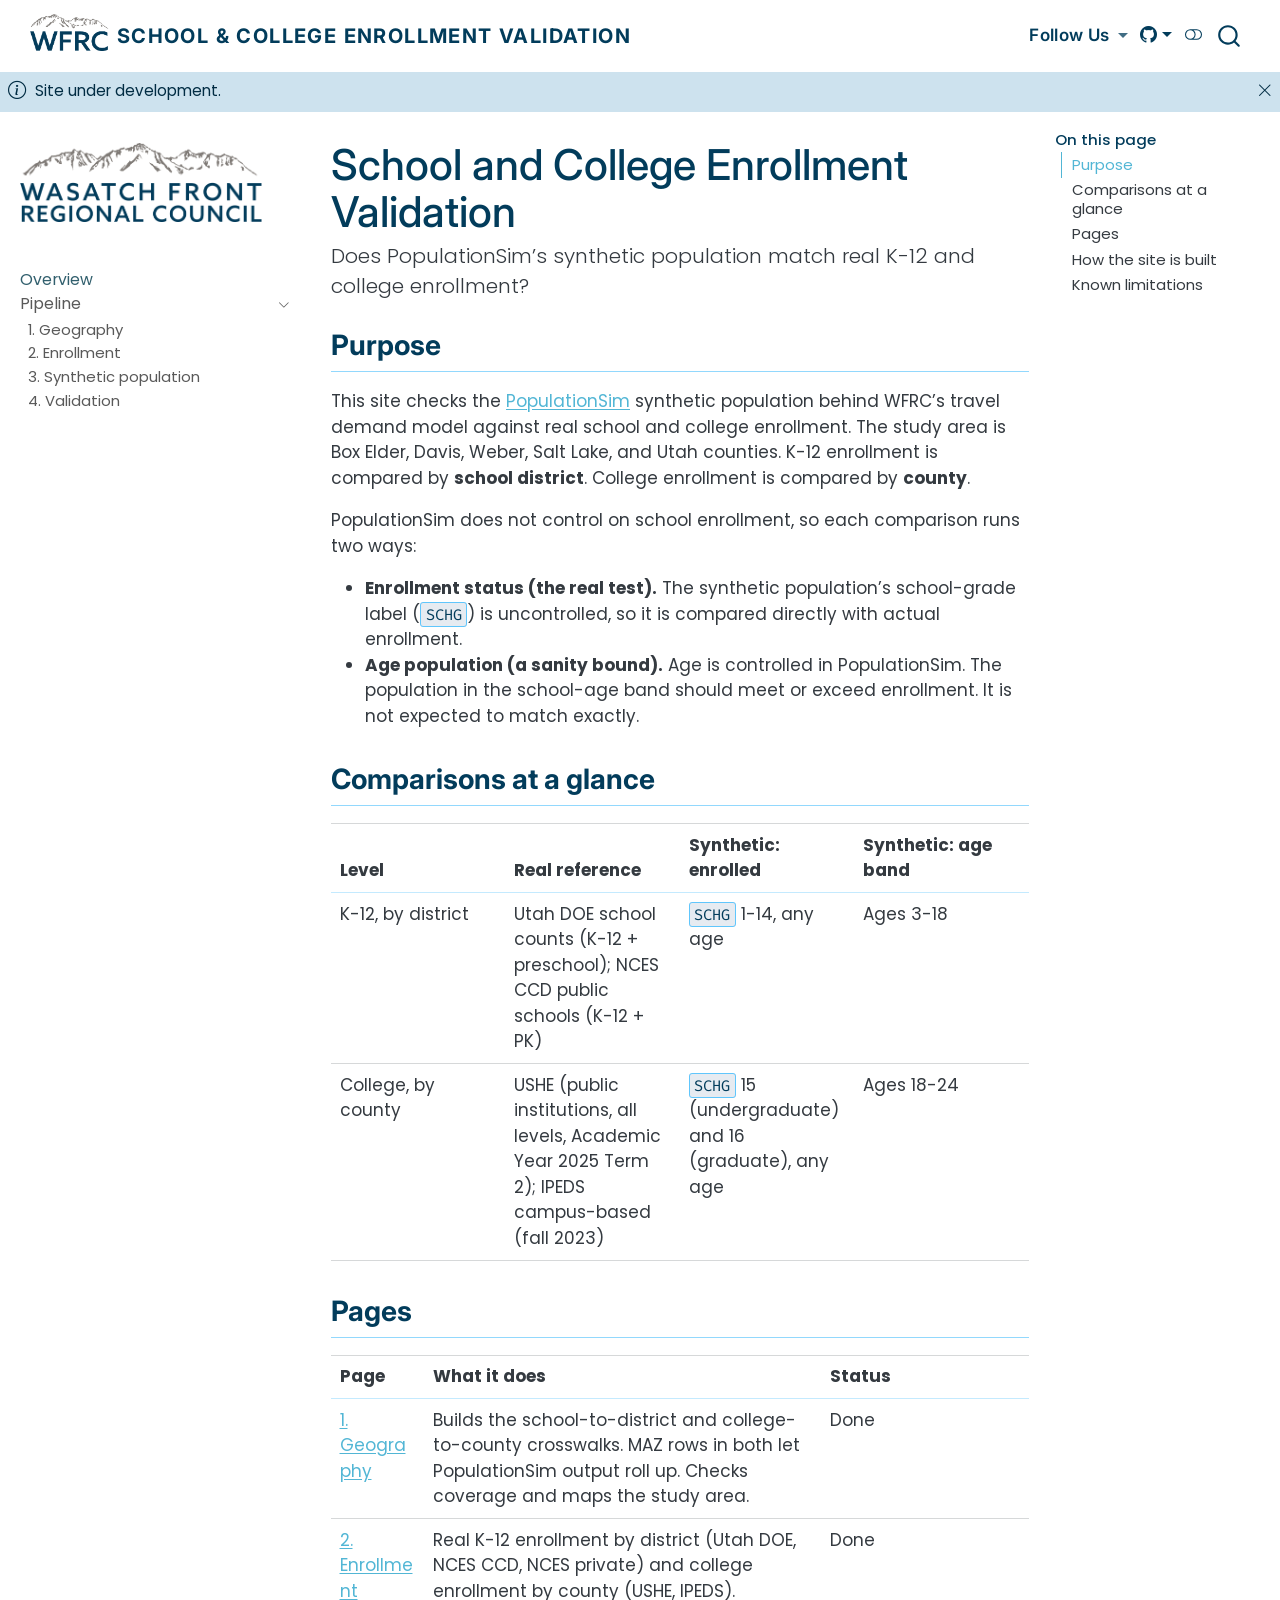
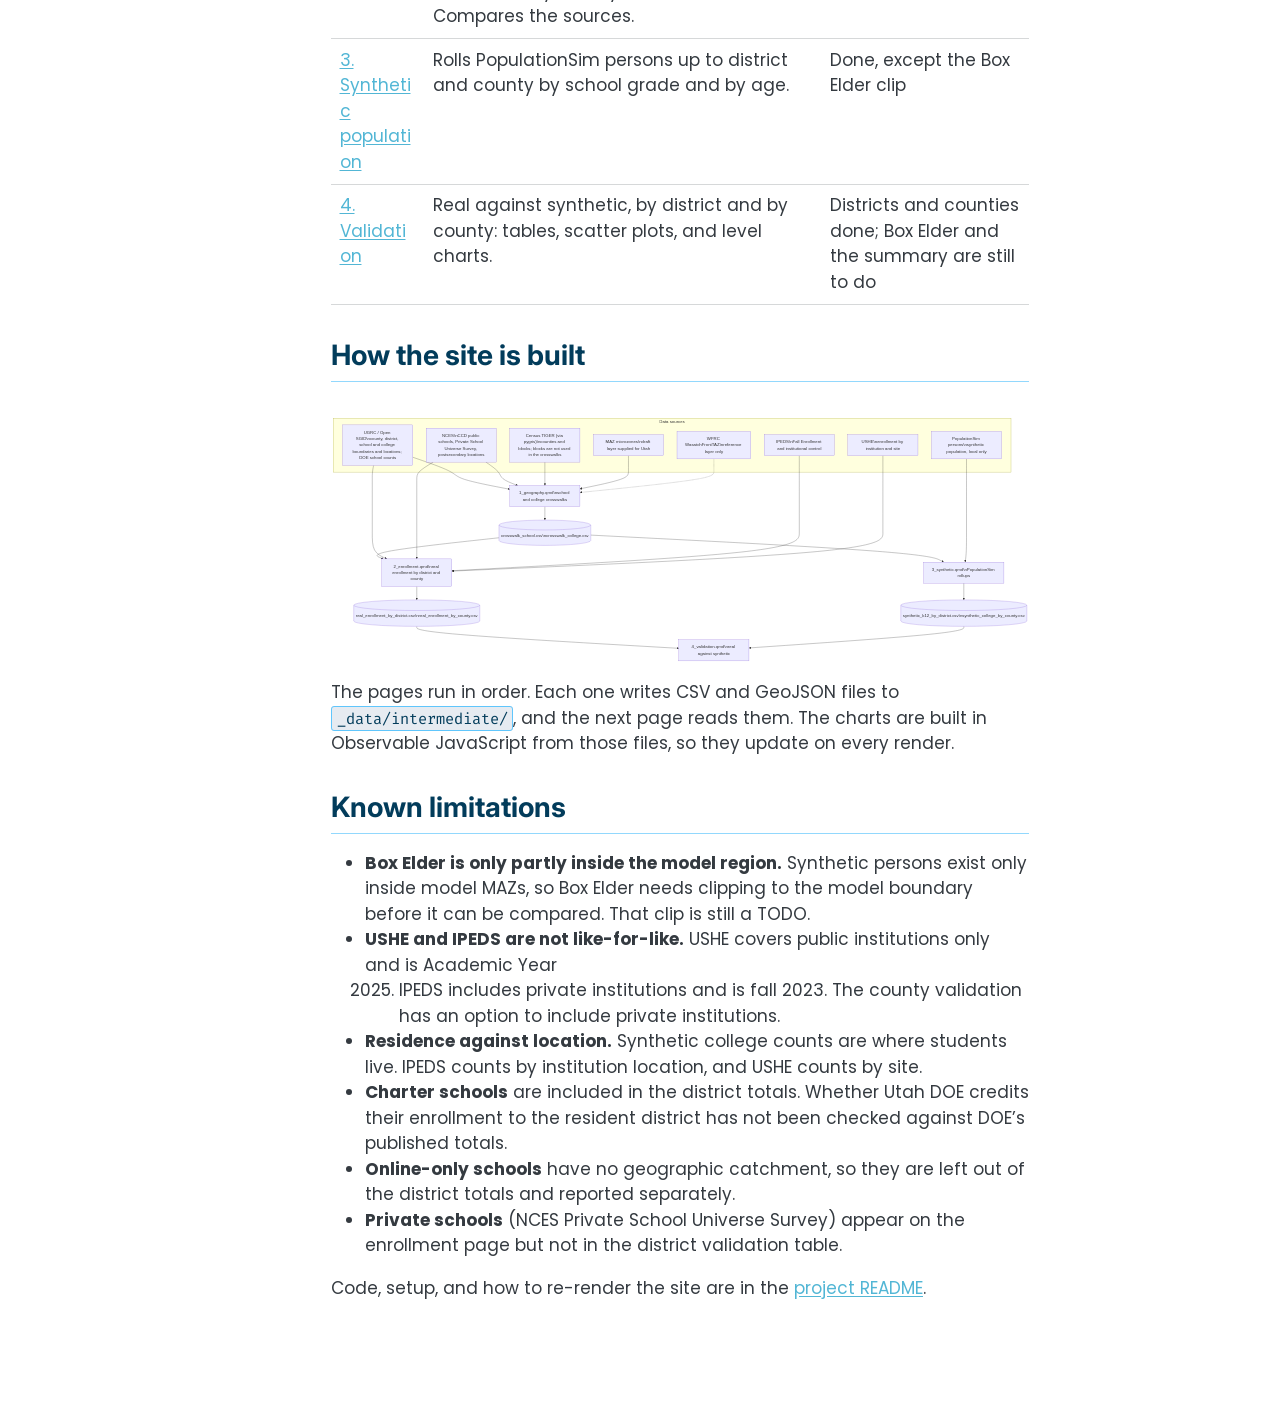
==== docs/index.html @ 48e8754a "Document OpenSGID credential as public; remove unused .env.example GitGuardian flagged the hardcoded" ====
<!DOCTYPE html>
<html xmlns="http://www.w3.org/1999/xhtml" lang="en" xml:lang="en"><head>

<meta charset="utf-8">
<meta name="generator" content="quarto-1.10.19">

<meta name="viewport" content="width=device-width, initial-scale=1.0, user-scalable=yes">


<title>School and College Enrollment Validation – School &amp; College Enrollment Validation</title>
<style>
/* Default styles provided by pandoc.
** See https://pandoc.org/MANUAL.html#variables-for-html for config info.
*/
span.smallcaps{font-variant: small-caps;}
div.columns{display: flex; gap: 1.5em;}
div.column{flex: auto;}
@media screen {
div.columns{gap: min(4vw, 1.5em);}
div.column{overflow-x: auto;}
}
div.hanging-indent{margin-left: 1.5em; text-indent: -1.5em;}
ul.task-list{list-style: none;}
ul.task-list li input[type="checkbox"] {
  width: 0.8em;
  margin: 0 0.8em 0.2em -1em; /* quarto-specific, see https://github.com/quarto-dev/quarto-cli/issues/4556 */ 
  vertical-align: middle;
}
</style>


<script src="site_libs/quarto-nav/quarto-nav.js"></script>
<script src="site_libs/quarto-nav/headroom.min.js"></script>
<script src="site_libs/clipboard/clipboard.min.js"></script>
<script src="site_libs/quarto-search/autocomplete.umd.js"></script>
<script src="site_libs/quarto-search/fuse.min.js"></script>
<script src="site_libs/quarto-search/quarto-search.js"></script>
<meta name="quarto:offset" content="./">
<link href="site_libs\quarto-contrib\quarto-project\WFRCAnalytics\wfrc-brand\assets\logo\abbreviated\WFRC_logo_abbreviated_color_transparent.png" rel="icon" type="image/png">
<script src="site_libs/quarto-html/quarto.js" type="module"></script>
<script src="site_libs/quarto-html/tabsets/tabsets.js" type="module"></script>
<script src="site_libs/quarto-html/popper.min.js"></script>
<script src="site_libs/quarto-html/tippy.umd.min.js"></script>
<script src="site_libs/quarto-html/anchor.min.js"></script>
<link href="site_libs/quarto-html/tippy.css" rel="stylesheet">
<link href="site_libs/quarto-html/quarto-syntax-highlighting-60ec1177cfdf62637d5ff5fe2fc1aa23.css" rel="stylesheet" class="quarto-color-scheme" id="quarto-text-highlighting-styles">
<link href="site_libs/quarto-html/quarto-syntax-highlighting-dark-89f44826677438c52e290590fe6b0c8e.css" rel="stylesheet" class="quarto-color-scheme quarto-color-alternate" id="quarto-text-highlighting-styles">
<link href="site_libs/quarto-html/quarto-syntax-highlighting-60ec1177cfdf62637d5ff5fe2fc1aa23.css" rel="stylesheet" class="quarto-color-scheme-extra" id="quarto-text-highlighting-styles">
<script src="site_libs/quarto-axe/axe.min.js"></script>
<script src="site_libs/quarto-axe/axe-check.js" type="module"></script>
<script id="quarto-axe-checker-options" type="text/plain">dHJ1ZQ==</script>
<script src="site_libs/bootstrap/bootstrap.min.js"></script>
<link href="site_libs/bootstrap/bootstrap-icons.css" rel="stylesheet">
<link href="site_libs/bootstrap/bootstrap-d1a3c7ef0f27de390c984bb61a93f1f5.min.css" rel="stylesheet" append-hash="true" class="quarto-color-scheme" id="quarto-bootstrap" data-mode="light">
<link href="site_libs/bootstrap/bootstrap-dark-ff57422db6c4207c9319844177b5b1b7.min.css" rel="stylesheet" append-hash="true" class="quarto-color-scheme quarto-color-alternate" id="quarto-bootstrap" data-mode="dark">
<link href="site_libs/bootstrap/bootstrap-d1a3c7ef0f27de390c984bb61a93f1f5.min.css" rel="stylesheet" append-hash="true" class="quarto-color-scheme-extra" id="quarto-bootstrap" data-mode="light">
<script id="quarto-search-options" type="application/json">{
  "location": "navbar",
  "copy-button": false,
  "collapse-after": 3,
  "panel-placement": "end",
  "type": "overlay",
  "limit": 50,
  "keyboard-shortcut": [
    "f",
    "/",
    "s"
  ],
  "show-item-context": false,
  "language": {
    "search-no-results-text": "No results",
    "search-matching-documents-text": "matching documents",
    "search-copy-link-title": "Copy link to search",
    "search-hide-matches-text": "Hide additional matches",
    "search-more-match-text": "more match in this document",
    "search-more-matches-text": "more matches in this document",
    "search-clear-button-title": "Clear",
    "search-text-placeholder": "",
    "search-detached-cancel-button-title": "Cancel",
    "search-submit-button-title": "Submit",
    "search-label": "Search"
  }
}</script>
<script src="site_libs/quarto-diagram/mermaid.min.js"></script>
<script src="site_libs/quarto-diagram/mermaid-init.js"></script>
<link href="site_libs/quarto-diagram/mermaid.css" rel="stylesheet">


</head>

<body class="nav-sidebar docked nav-fixed quarto-light"><script id="quarto-html-before-body" type="application/javascript">
    const toggleBodyColorMode = (bsSheetEl) => {
      const mode = bsSheetEl.getAttribute("data-mode");
      const bodyEl = window.document.querySelector("body");
      if (mode === "dark") {
        bodyEl.classList.add("quarto-dark");
        bodyEl.classList.remove("quarto-light");
      } else {
        bodyEl.classList.add("quarto-light");
        bodyEl.classList.remove("quarto-dark");
      }
    }
    const toggleBodyColorPrimary = () => {
      const bsSheetEl = window.document.querySelector("link#quarto-bootstrap:not([rel=disabled-stylesheet])");
      if (bsSheetEl) {
        toggleBodyColorMode(bsSheetEl);
      }
    }
    const setColorSchemeToggle = (alternate) => {
      const toggles = window.document.querySelectorAll('.quarto-color-scheme-toggle');
      for (let i=0; i < toggles.length; i++) {
        const toggle = toggles[i];
        if (toggle) {
          if (alternate) {
            toggle.classList.add("alternate");
          } else {
            toggle.classList.remove("alternate");
          }
        }
      }
    };
    const toggleColorMode = (alternate) => {
      // Switch the stylesheets
      const primaryStylesheets = window.document.querySelectorAll('link.quarto-color-scheme:not(.quarto-color-alternate)');
      const alternateStylesheets = window.document.querySelectorAll('link.quarto-color-scheme.quarto-color-alternate');
      manageTransitions('#quarto-margin-sidebar .nav-link', false);
      if (alternate) {
        // note: dark is layered on light, we don't disable primary!
        enableStylesheet(alternateStylesheets);
        for (const sheetNode of alternateStylesheets) {
          if (sheetNode.id === "quarto-bootstrap") {
            toggleBodyColorMode(sheetNode);
          }
        }
      } else {
        disableStylesheet(alternateStylesheets);
        enableStylesheet(primaryStylesheets)
        toggleBodyColorPrimary();
      }
      manageTransitions('#quarto-margin-sidebar .nav-link', true);
      // Switch the toggles
      setColorSchemeToggle(alternate)
      // Hack to workaround the fact that safari doesn't
      // properly recolor the scrollbar when toggling (#1455)
      if (navigator.userAgent.indexOf('Safari') > 0 && navigator.userAgent.indexOf('Chrome') == -1) {
        manageTransitions("body", false);
        window.scrollTo(0, 1);
        setTimeout(() => {
          window.scrollTo(0, 0);
          manageTransitions("body", true);
        }, 40);
      }
    }
    const disableStylesheet = (stylesheets) => {
      for (let i=0; i < stylesheets.length; i++) {
        const stylesheet = stylesheets[i];
        stylesheet.rel = 'disabled-stylesheet';
      }
    }
    const enableStylesheet = (stylesheets) => {
      for (let i=0; i < stylesheets.length; i++) {
        const stylesheet = stylesheets[i];
        if(stylesheet.rel !== 'stylesheet') { // for Chrome, which will still FOUC without this check
          stylesheet.rel = 'stylesheet';
        }
      }
    }
    const manageTransitions = (selector, allowTransitions) => {
      const els = window.document.querySelectorAll(selector);
      for (let i=0; i < els.length; i++) {
        const el = els[i];
        if (allowTransitions) {
          el.classList.remove('notransition');
        } else {
          el.classList.add('notransition');
        }
      }
    }
    const isFileUrl = () => {
      return window.location.protocol === 'file:';
    }
    const hasAlternateSentinel = () => {
      let styleSentinel = getColorSchemeSentinel();
      if (styleSentinel !== null) {
        return styleSentinel === "alternate";
      } else {
        return false;
      }
    }
    const setStyleSentinel = (alternate) => {
      const value = alternate ? "alternate" : "default";
      if (!isFileUrl()) {
        window.localStorage.setItem("quarto-color-scheme", value);
      } else {
        localAlternateSentinel = value;
      }
    }
    const getColorSchemeSentinel = () => {
      if (!isFileUrl()) {
        const storageValue = window.localStorage.getItem("quarto-color-scheme");
        return storageValue != null ? storageValue : localAlternateSentinel;
      } else {
        return localAlternateSentinel;
      }
    }
    const toggleGiscusIfUsed = (isAlternate, darkModeDefault) => {
      const baseTheme = document.querySelector('#giscus-base-theme')?.value ?? 'light';
      const alternateTheme = document.querySelector('#giscus-alt-theme')?.value ?? 'dark';
      let newTheme = '';
      if(authorPrefersDark) {
        newTheme = isAlternate ? baseTheme : alternateTheme;
      } else {
        newTheme = isAlternate ? alternateTheme : baseTheme;
      }
      const changeGiscusTheme = () => {
        // From: https://github.com/giscus/giscus/issues/336
        const sendMessage = (message) => {
          const iframe = document.querySelector('iframe.giscus-frame');
          if (!iframe) return;
          iframe.contentWindow.postMessage({ giscus: message }, 'https://giscus.app');
        }
        sendMessage({
          setConfig: {
            theme: newTheme
          }
        });
      }
      const isGiscussLoaded = window.document.querySelector('iframe.giscus-frame') !== null;
      if (isGiscussLoaded) {
        changeGiscusTheme();
      }
    };
    const authorPrefersDark = false;
    const queryPrefersDark = window.matchMedia('(prefers-color-scheme: dark)');
    const darkModeDefault = queryPrefersDark.matches;
      document.querySelector('link#quarto-text-highlighting-styles.quarto-color-scheme-extra').rel = 'disabled-stylesheet';
      document.querySelector('link#quarto-bootstrap.quarto-color-scheme-extra').rel = 'disabled-stylesheet';
    let localAlternateSentinel = darkModeDefault ? 'alternate' : 'default';
    // Dark / light mode switch
    window.quartoToggleColorScheme = () => {
      // Read the current dark / light value
      let toAlternate = !hasAlternateSentinel();
      toggleColorMode(toAlternate);
      setStyleSentinel(toAlternate);
      toggleGiscusIfUsed(toAlternate, darkModeDefault);
      window.dispatchEvent(new Event('resize'));
    };
    queryPrefersDark.addEventListener("change", e => {
      if(window.localStorage.getItem("quarto-color-scheme") !== null)
        return;
      const alternate = e.matches
      toggleColorMode(alternate);
      localAlternateSentinel = e.matches ? 'alternate' : 'default'; // this is used alongside local storage!
      toggleGiscusIfUsed(alternate, darkModeDefault);
    });
    // Switch to dark mode if need be
    if (hasAlternateSentinel()) {
      toggleColorMode(true);
    } else {
      toggleColorMode(false);
    }
  </script>

<div id="quarto-search-results"></div>
  <header id="quarto-header" class="headroom fixed-top">
    <nav class="navbar navbar-expand-lg " data-bs-theme="dark">
      <div class="navbar-container container-fluid">
      <div class="navbar-brand-container mx-auto">
    <a href="./index.html" class="navbar-brand navbar-brand-logo">
    <img src="site_libs\quarto-contrib\quarto-project\WFRCAnalytics\wfrc-brand\assets\logo\abbreviated\WFRC_logo_abbreviated_color_transparent.png" alt="" class="navbar-logo light-content">
    <img src="site_libs\quarto-contrib\quarto-project\WFRCAnalytics\wfrc-brand\assets\logo\abbreviated\WFRC_logo_abbreviated_white_transparent.png" alt="" class="navbar-logo dark-content">
    </a>
    <a class="navbar-brand" href="./index.html">
    <span class="navbar-title">School &amp; College Enrollment Validation</span>
    </a>
  </div>
            <div id="quarto-search" class="" title="Search"></div>
          <button class="navbar-toggler" type="button" data-bs-toggle="collapse" data-bs-target="#navbarCollapse" aria-controls="navbarCollapse" role="menu" aria-expanded="false" aria-label="Toggle navigation" onclick="if (window.quartoToggleHeadroom) { window.quartoToggleHeadroom(); }">
  <span class="navbar-toggler-icon"></span>
</button>
          <div class="collapse navbar-collapse" id="navbarCollapse">
            <ul class="navbar-nav navbar-nav-scroll ms-auto">
  <li class="nav-item dropdown ">
    <a class="nav-link dropdown-toggle" href="#" id="nav-menu-follow-us" role="link" data-bs-toggle="dropdown" aria-expanded="false">
 <span class="menu-text">Follow Us</span>
    </a>
    <ul class="dropdown-menu dropdown-menu-end" aria-labelledby="nav-menu-follow-us">    
        <li>
    <a class="dropdown-item" href="https://www.facebook.com/WasatchFrontRegionalCouncil" target="_blank"><i class="bi bi-facebook" role="img">
</i> 
 <span class="dropdown-text">Facebook</span></a>
  </li>  
        <li>
    <a class="dropdown-item" href="https://twitter.com/wasatchcouncil" target="_blank"><i class="bi bi-twitter-x" role="img">
</i> 
 <span class="dropdown-text">X (Twitter)</span></a>
  </li>  
        <li>
    <a class="dropdown-item" href="https://www.instagram.com/wasatchfrontregionalcouncil/" target="_blank"><i class="bi bi-instagram" role="img">
</i> 
 <span class="dropdown-text">Instagram</span></a>
  </li>  
        <li>
    <a class="dropdown-item" href="https://www.linkedin.com/company/wasatch-front-regional-council" target="_blank"><i class="bi bi-linkedin" role="img">
</i> 
 <span class="dropdown-text">LinkedIn</span></a>
  </li>  
        <li>
    <a class="dropdown-item" href="https://www.youtube.com/user/wfrcvideo" target="_blank"><i class="bi bi-youtube" role="img">
</i> 
 <span class="dropdown-text">YouTube</span></a>
  </li>  
    </ul>
  </li>
</ul>
          </div> <!-- /navcollapse -->
            <div class="quarto-navbar-tools">
    <div class="dropdown">
      <a href="" title="" id="quarto-navigation-tool-dropdown-0" class="quarto-navigation-tool dropdown-toggle px-1" data-bs-toggle="dropdown" aria-expanded="false" role="link" aria-label=""><i class="bi bi-github"></i></a>
      <ul class="dropdown-menu" aria-labelledby="quarto-navigation-tool-dropdown-0">
          <li>
            <a class="dropdown-item quarto-navbar-tools-item" href="https://github.com/WFRCAnalytics/TDM-VAL-SchoolCollegeEnrollment" target="_blank">
            Source Code
            </a>
          </li>
          <li>
            <a class="dropdown-item quarto-navbar-tools-item" href="https://github.com/WFRCAnalytics/TDM-VAL-SchoolCollegeEnrollment/issues/new" target="_blank">
            Report a Bug
            </a>
          </li>
      </ul>
    </div>
  <a href="" class="quarto-color-scheme-toggle quarto-navigation-tool  px-1" onclick="window.quartoToggleColorScheme(); return false;" title="Toggle dark mode"><i class="bi"></i></a>
</div>
      </div> <!-- /container-fluid -->
    </nav>
  <nav class="quarto-secondary-nav">
    <div class="container-fluid d-flex">
      <button type="button" class="quarto-btn-toggle btn" data-bs-toggle="collapse" role="button" data-bs-target=".quarto-sidebar-collapse-item" aria-controls="quarto-sidebar" aria-expanded="false" aria-label="Toggle sidebar navigation" onclick="if (window.quartoToggleHeadroom) { window.quartoToggleHeadroom(); }">
        <i class="bi bi-layout-text-sidebar-reverse"></i>
      </button>
        <nav class="quarto-page-breadcrumbs" aria-label="breadcrumb"><ol class="breadcrumb"><li class="breadcrumb-item"><a href="./index.html">Overview</a></li></ol></nav>
        <a class="flex-grow-1" role="navigation" data-bs-toggle="collapse" data-bs-target=".quarto-sidebar-collapse-item" aria-controls="quarto-sidebar" aria-expanded="false" aria-label="Toggle sidebar navigation" onclick="if (window.quartoToggleHeadroom) { window.quartoToggleHeadroom(); }">      
        </a>
      <button type="button" class="btn quarto-search-button" aria-label="Search" onclick="window.quartoOpenSearch();">
        <i class="bi bi-search"></i>
      </button>
    </div>
  </nav>
  <div id="quarto-announcement" data-announcement-id="dc29ec16406e1179d09b601e52b5d611" class="alert alert-primary hidden"><i class="bi bi-info-circle quarto-announcement-icon"></i><div class="quarto-announcement-content">
<p>Site under development.</p>
</div><i class="bi bi-x-lg quarto-announcement-action"></i></div>
</header>
<!-- content -->
<div id="quarto-content" class="quarto-container page-columns page-rows-contents page-layout-full page-navbar">
<!-- sidebar -->
  <nav id="quarto-sidebar" class="sidebar collapse collapse-horizontal quarto-sidebar-collapse-item sidebar-navigation docked overflow-auto">
    <div class="pt-lg-2 mt-2 text-left sidebar-header">
      <a href="./index.html" class="sidebar-logo-link">
      <img src="site_libs\quarto-contrib\quarto-project\WFRCAnalytics\wfrc-brand\assets\logo\stacked\WFRC_logo_stacked_color_transparent.png" alt="" class="sidebar-logo light-content py-0 d-lg-inline d-none">
      <img src="site_libs\quarto-contrib\quarto-project\WFRCAnalytics\wfrc-brand\assets\logo\stacked\WFRC_logo_stacked_white_transparent.png" alt="" class="sidebar-logo dark-content py-0 d-lg-inline d-none">
      </a>
      </div>
        <div class="mt-2 flex-shrink-0 align-items-center">
        <div class="sidebar-search">
        <div id="quarto-search" class="" title="Search"></div>
        </div>
        </div>
    <div class="sidebar-menu-container"> 
    <ul class="list-unstyled mt-1">
        <li class="sidebar-item">
  <div class="sidebar-item-container"> 
  <a href="./index.html" class="sidebar-item-text sidebar-link active">
 <span class="menu-text">Overview</span></a>
  </div>
</li>
        <li class="sidebar-item sidebar-item-section">
      <div class="sidebar-item-container"> 
            <a class="sidebar-item-text sidebar-link text-start" data-bs-toggle="collapse" data-bs-target="#quarto-sidebar-section-1" role="navigation" aria-expanded="true">
 <span class="menu-text">Pipeline</span></a>
          <a class="sidebar-item-toggle text-start" data-bs-toggle="collapse" data-bs-target="#quarto-sidebar-section-1" role="navigation" aria-expanded="true" aria-label="Toggle section">
            <i class="bi bi-chevron-right ms-2"></i>
          </a> 
      </div>
      <ul id="quarto-sidebar-section-1" class="collapse list-unstyled sidebar-section depth1 show">  
          <li class="sidebar-item">
  <div class="sidebar-item-container"> 
  <a href="./1_geography.html" class="sidebar-item-text sidebar-link">
 <span class="menu-text">1. Geography</span></a>
  </div>
</li>
          <li class="sidebar-item">
  <div class="sidebar-item-container"> 
  <a href="./2_enrollment.html" class="sidebar-item-text sidebar-link">
 <span class="menu-text">2. Enrollment</span></a>
  </div>
</li>
          <li class="sidebar-item">
  <div class="sidebar-item-container"> 
  <a href="./3_synthetic.html" class="sidebar-item-text sidebar-link">
 <span class="menu-text">3. Synthetic population</span></a>
  </div>
</li>
          <li class="sidebar-item">
  <div class="sidebar-item-container"> 
  <a href="./4_validation.html" class="sidebar-item-text sidebar-link">
 <span class="menu-text">4. Validation</span></a>
  </div>
</li>
      </ul>
  </li>
    </ul>
    </div>
</nav>
<div id="quarto-sidebar-glass" class="quarto-sidebar-collapse-item" data-bs-toggle="collapse" data-bs-target=".quarto-sidebar-collapse-item"></div>
<!-- margin-sidebar -->
    <div id="quarto-margin-sidebar" class="sidebar margin-sidebar">
        <nav id="TOC" role="doc-toc" class="toc-active">
    <h2 id="toc-title">On this page</h2>
   
  <ul>
  <li><a href="#purpose" id="toc-purpose" class="nav-link active" data-scroll-target="#purpose">Purpose</a></li>
  <li><a href="#comparisons-at-a-glance" id="toc-comparisons-at-a-glance" class="nav-link" data-scroll-target="#comparisons-at-a-glance">Comparisons at a glance</a></li>
  <li><a href="#pages" id="toc-pages" class="nav-link" data-scroll-target="#pages">Pages</a></li>
  <li><a href="#how-the-site-is-built" id="toc-how-the-site-is-built" class="nav-link" data-scroll-target="#how-the-site-is-built">How the site is built</a></li>
  <li><a href="#known-limitations" id="toc-known-limitations" class="nav-link" data-scroll-target="#known-limitations">Known limitations</a></li>
  </ul>
</nav>
    </div>
<!-- main -->
<main class="content column-body" id="quarto-document-content">


<header id="title-block-header" class="quarto-title-block default">
<div class="quarto-title">
<h1 class="title">School and College Enrollment Validation</h1>
<p class="subtitle lead">Does PopulationSim’s synthetic population match real K-12 and college enrollment?</p>
</div>



<div class="quarto-title-meta column-body">

    
  
    
  </div>
  


</header>


<section id="purpose" class="level2">
<h2 class="anchored" data-anchor-id="purpose">Purpose</h2>
<p>This site checks the <a href="https://github.com/WFRCAnalytics/TDM-INP-PopulationSim">PopulationSim</a> synthetic population behind WFRC’s travel demand model against real school and college enrollment. The study area is Box Elder, Davis, Weber, Salt Lake, and Utah counties. K-12 enrollment is compared by <strong>school district</strong>. College enrollment is compared by <strong>county</strong>.</p>
<p>PopulationSim does not control on school enrollment, so each comparison runs two ways:</p>
<ul>
<li><strong>Enrollment status (the real test).</strong> The synthetic population’s school-grade label (<code>SCHG</code>) is uncontrolled, so it is compared directly with actual enrollment.</li>
<li><strong>Age population (a sanity bound).</strong> Age is controlled in PopulationSim. The population in the school-age band should meet or exceed enrollment. It is not expected to match exactly.</li>
</ul>
</section>
<section id="comparisons-at-a-glance" class="level2">
<h2 class="anchored" data-anchor-id="comparisons-at-a-glance">Comparisons at a glance</h2>
<table class="caption-top table">
<colgroup>
<col style="width: 25%">
<col style="width: 25%">
<col style="width: 25%">
<col style="width: 25%">
</colgroup>
<thead>
<tr class="header">
<th>Level</th>
<th>Real reference</th>
<th>Synthetic: enrolled</th>
<th>Synthetic: age band</th>
</tr>
</thead>
<tbody>
<tr class="odd">
<td>K-12, by district</td>
<td>Utah DOE school counts (K-12 + preschool); NCES CCD public schools (K-12 + PK)</td>
<td><code>SCHG</code> 1-14, any age</td>
<td>Ages 3-18</td>
</tr>
<tr class="even">
<td>College, by county</td>
<td>USHE (public institutions, all levels, Academic Year 2025 Term 2); IPEDS campus-based (fall 2023)</td>
<td><code>SCHG</code> 15 (undergraduate) and 16 (graduate), any age</td>
<td>Ages 18-24</td>
</tr>
</tbody>
</table>
</section>
<section id="pages" class="level2">
<h2 class="anchored" data-anchor-id="pages">Pages</h2>
<table class="caption-top table">
<thead>
<tr class="header">
<th>Page</th>
<th>What it does</th>
<th>Status</th>
</tr>
</thead>
<tbody>
<tr class="odd">
<td><a href="./1_geography.html">1. Geography</a></td>
<td>Builds the school-to-district and college-to-county crosswalks. MAZ rows in both let PopulationSim output roll up. Checks coverage and maps the study area.</td>
<td>Done</td>
</tr>
<tr class="even">
<td><a href="./2_enrollment.html">2. Enrollment</a></td>
<td>Real K-12 enrollment by district (Utah DOE, NCES CCD, NCES private) and college enrollment by county (USHE, IPEDS). Compares the sources.</td>
<td>Done</td>
</tr>
<tr class="odd">
<td><a href="./3_synthetic.html">3. Synthetic population</a></td>
<td>Rolls PopulationSim persons up to district and county by school grade and by age.</td>
<td>Done, except the Box Elder clip</td>
</tr>
<tr class="even">
<td><a href="./4_validation.html">4. Validation</a></td>
<td>Real against synthetic, by district and by county: tables, scatter plots, and level charts.</td>
<td>Districts and counties done; Box Elder and the summary are still to do</td>
</tr>
</tbody>
</table>
</section>
<section id="how-the-site-is-built" class="level2">
<h2 class="anchored" data-anchor-id="how-the-site-is-built">How the site is built</h2>
<div class="cell" data-layout-align="default">
<div class="cell-output-display">
<div>
<p></p><figure class="figure"><p></p>
<div>
<pre class="mermaid mermaid-js">flowchart TD
    subgraph sources["Data sources"]
        UGRC["UGRC / Open SGID\ncounty, district, school and college boundaries and locations; DOE school counts"]
        NCES["NCES\nCCD public schools, Private School Universe Survey, postsecondary locations"]
        IPEDS["IPEDS\nFall Enrollment and institutional control"]
        CENSUS["Census TIGER (via pygris)\ncounties and blocks; blocks are not used in the crosswalks"]
        MAZSRC["MAZ microzones\ndraft layer supplied for Utah"]
        TAZSRC["WFRC WasatchFrontTAZ\nreference layer only"]
        USHE["USHE\nenrollment by institution and site"]
        PSIM["PopulationSim persons\nsynthetic population, local only"]
    end

    UGRC --&gt; GEO
    NCES --&gt; GEO
    CENSUS --&gt; GEO
    MAZSRC --&gt; GEO
    TAZSRC -.-&gt; GEO
    GEO["1_geography.qmd\nschool and college crosswalks"] --&gt; XWALK[("crosswalk_school.csv\ncrosswalk_college.csv")]

    XWALK --&gt; ENR
    UGRC --&gt; ENR
    NCES --&gt; ENR
    IPEDS --&gt; ENR
    USHE --&gt; ENR
    ENR["2_enrollment.qmd\nreal enrollment by district and county"] --&gt; ENR_OUT[("real_enrollment_by_district.csv\nreal_enrollment_by_county.csv")]

    XWALK --&gt; SYN
    PSIM --&gt; SYN
    SYN["3_synthetic.qmd\nPopulationSim rollups"] --&gt; SYN_OUT[("synthetic_k12_by_district.csv\nsynthetic_college_by_county.csv")]

    ENR_OUT --&gt; VAL
    SYN_OUT --&gt; VAL
    VAL["4_validation.qmd\nreal against synthetic"]
</pre>
</div>
<p></p></figure><p></p>
</div>
</div>
</div>
<p>The pages run in order. Each one writes CSV and GeoJSON files to <code>_data/intermediate/</code>, and the next page reads them. The charts are built in Observable JavaScript from those files, so they update on every render.</p>
</section>
<section id="known-limitations" class="level2">
<h2 class="anchored" data-anchor-id="known-limitations">Known limitations</h2>
<ul>
<li><strong>Box Elder is only partly inside the model region.</strong> Synthetic persons exist only inside model MAZs, so Box Elder needs clipping to the model boundary before it can be compared. That clip is still a TODO.</li>
<li><strong>USHE and IPEDS are not like-for-like.</strong> USHE covers public institutions only and is Academic Year
<ol start="2025" type="1">
<li>IPEDS includes private institutions and is fall 2023. The county validation has an option to include private institutions.</li>
</ol></li>
<li><strong>Residence against location.</strong> Synthetic college counts are where students live. IPEDS counts by institution location, and USHE counts by site.</li>
<li><strong>Charter schools</strong> are included in the district totals. Whether Utah DOE credits their enrollment to the resident district has not been checked against DOE’s published totals.</li>
<li><strong>Online-only schools</strong> have no geographic catchment, so they are left out of the district totals and reported separately.</li>
<li><strong>Private schools</strong> (NCES Private School Universe Survey) appear on the enrollment page but not in the district validation table.</li>
</ul>
<p>Code, setup, and how to re-render the site are in the <a href="https://github.com/WFRCAnalytics/TDM-VAL-SchoolCollegeEnrollment#readme">project README</a>.</p>


</section>

</main> <!-- /main -->
<script id="quarto-html-after-body" type="application/javascript">
  window.document.addEventListener("DOMContentLoaded", function (event) {
    // Ensure there is a toggle, if there isn't float one in the top right
    if (window.document.querySelector('.quarto-color-scheme-toggle') === null) {
      const a = window.document.createElement('a');
      a.classList.add('top-right');
      a.classList.add('quarto-color-scheme-toggle');
      a.href = "";
      a.onclick = function() { try { window.quartoToggleColorScheme(); } catch {} return false; };
      const i = window.document.createElement("i");
      i.classList.add('bi');
      a.appendChild(i);
      window.document.body.appendChild(a);
    }
    setColorSchemeToggle(hasAlternateSentinel())
    const icon = "";
    const anchorJS = new window.AnchorJS();
    anchorJS.options = {
      placement: 'right',
      icon: icon
    };
    anchorJS.add('.anchored');
    const isCodeAnnotation = (el) => {
      for (const clz of el.classList) {
        if (clz.startsWith('code-annotation-')) {                     
          return true;
        }
      }
      return false;
    }
    const onCopySuccess = function(e) {
      // button target
      const button = e.trigger;
      // don't keep focus
      button.blur();
      // flash "checked"
      button.classList.add('code-copy-button-checked');
      var currentTitle = button.getAttribute("title");
      button.setAttribute("title", "Copied!");
      let tooltip;
      if (window.bootstrap) {
        button.setAttribute("data-bs-toggle", "tooltip");
        button.setAttribute("data-bs-placement", "left");
        button.setAttribute("data-bs-title", "Copied!");
        tooltip = new bootstrap.Tooltip(button, 
          { trigger: "manual", 
            customClass: "code-copy-button-tooltip",
            offset: [0, -8]});
        tooltip.show();    
      }
      setTimeout(function() {
        if (tooltip) {
          tooltip.hide();
          button.removeAttribute("data-bs-title");
          button.removeAttribute("data-bs-toggle");
          button.removeAttribute("data-bs-placement");
        }
        button.setAttribute("title", currentTitle);
        button.classList.remove('code-copy-button-checked');
      }, 1000);
      // clear code selection
      e.clearSelection();
    }
    const getTextToCopy = function(trigger) {
      const outerScaffold = trigger.parentElement.cloneNode(true);
      const codeEl = outerScaffold.querySelector('code');
      for (const childEl of codeEl.children) {
        if (isCodeAnnotation(childEl)) {
          childEl.remove();
        }
      }
      return codeEl.innerText;
    }
    const clipboard = new window.ClipboardJS('.code-copy-button:not([data-in-quarto-modal])', {
      text: getTextToCopy
    });
    clipboard.on('success', onCopySuccess);
    if (window.document.getElementById('quarto-embedded-source-code-modal')) {
      const clipboardModal = new window.ClipboardJS('.code-copy-button[data-in-quarto-modal]', {
        text: getTextToCopy,
        container: window.document.getElementById('quarto-embedded-source-code-modal')
      });
      clipboardModal.on('success', onCopySuccess);
    }
      var localhostRegex = new RegExp(/^(?:http|https):\/\/localhost\:?[0-9]*\//);
      var mailtoRegex = new RegExp(/^mailto:/);
        var filterRegex = new RegExp("https:\/\/wfrcanalytics\.github\.io\/TDM-VAL-SchoolCollegeEnrollment");
      var isInternal = (href) => {
          return filterRegex.test(href) || localhostRegex.test(href) || mailtoRegex.test(href);
      }
      // Inspect non-navigation links and adorn them if external
     var links = window.document.querySelectorAll('a[href]:not(.nav-link):not(.navbar-brand):not(.toc-action):not(.sidebar-link):not(.sidebar-item-toggle):not(.pagination-link):not(.no-external):not([aria-hidden]):not(.dropdown-item):not(.quarto-navigation-tool):not(.about-link)');
      for (var i=0; i<links.length; i++) {
        const link = links[i];
        if (!isInternal(link.href)) {
          // undo the damage that might have been done by quarto-nav.js in the case of
          // links that we want to consider external
          if (link.dataset.originalHref !== undefined) {
            link.href = link.dataset.originalHref;
          }
        }
      }
    function tippyHover(el, contentFn, onTriggerFn, onUntriggerFn) {
      const config = {
        allowHTML: true,
        maxWidth: 500,
        delay: 100,
        arrow: false,
        appendTo: function(el) {
            return el.parentElement;
        },
        interactive: true,
        interactiveBorder: 10,
        theme: 'quarto',
        placement: 'bottom-start',
      };
      if (contentFn) {
        config.content = contentFn;
      }
      if (onTriggerFn) {
        config.onTrigger = onTriggerFn;
      }
      if (onUntriggerFn) {
        config.onUntrigger = onUntriggerFn;
      }
      window.tippy(el, config); 
    }
    const noterefs = window.document.querySelectorAll('a[role="doc-noteref"]');
    for (var i=0; i<noterefs.length; i++) {
      const ref = noterefs[i];
      tippyHover(ref, function() {
        // use id or data attribute instead here
        let href = ref.getAttribute('data-footnote-href') || ref.getAttribute('href');
        try { href = new URL(href).hash; } catch {}
        const id = href.replace(/^#\/?/, "");
        const note = window.document.getElementById(id);
        if (note) {
          return note.innerHTML;
        } else {
          return "";
        }
      });
    }
    const xrefs = window.document.querySelectorAll('a.quarto-xref');
    const processXRef = (id, note) => {
      // Strip column container classes
      const stripColumnClz = (el) => {
        el.classList.remove("page-full", "page-columns");
        if (el.children) {
          for (const child of el.children) {
            stripColumnClz(child);
          }
        }
      }
      stripColumnClz(note)
      if (id === null || id.startsWith('sec-')) {
        // Special case sections, only their first couple elements
        const container = document.createElement("div");
        if (note.children && note.children.length > 2) {
          container.appendChild(note.children[0].cloneNode(true));
          for (let i = 1; i < note.children.length; i++) {
            const child = note.children[i];
            if (child.tagName === "P" && child.innerText === "") {
              continue;
            } else {
              container.appendChild(child.cloneNode(true));
              break;
            }
          }
          if (window.Quarto?.typesetMath) {
            window.Quarto.typesetMath(container);
          }
          return container.innerHTML
        } else {
          if (window.Quarto?.typesetMath) {
            window.Quarto.typesetMath(note);
          }
          return note.innerHTML;
        }
      } else {
        // Remove any anchor links if they are present
        const anchorLink = note.querySelector('a.anchorjs-link');
        if (anchorLink) {
          anchorLink.remove();
        }
        if (window.Quarto?.typesetMath) {
          window.Quarto.typesetMath(note);
        }
        if (note.classList.contains("callout")) {
          return note.outerHTML;
        } else {
          return note.innerHTML;
        }
      }
    }
    for (var i=0; i<xrefs.length; i++) {
      const xref = xrefs[i];
      tippyHover(xref, undefined, function(instance) {
        instance.disable();
        let url = xref.getAttribute('href');
        let hash = undefined; 
        if (url.startsWith('#')) {
          hash = url;
        } else {
          try { hash = new URL(url).hash; } catch {}
        }
        if (hash) {
          const id = hash.replace(/^#\/?/, "");
          const note = window.document.getElementById(id);
          if (note !== null) {
            try {
              const html = processXRef(id, note.cloneNode(true));
              instance.setContent(html);
            } finally {
              instance.enable();
              instance.show();
            }
          } else {
            // See if we can fetch this
            fetch(url.split('#')[0])
            .then(res => res.text())
            .then(html => {
              const parser = new DOMParser();
              const htmlDoc = parser.parseFromString(html, "text/html");
              const note = htmlDoc.getElementById(id);
              if (note !== null) {
                const html = processXRef(id, note);
                instance.setContent(html);
              } 
            }).finally(() => {
              instance.enable();
              instance.show();
            });
          }
        } else {
          // See if we can fetch a full url (with no hash to target)
          // This is a special case and we should probably do some content thinning / targeting
          fetch(url)
          .then(res => res.text())
          .then(html => {
            const parser = new DOMParser();
            const htmlDoc = parser.parseFromString(html, "text/html");
            const note = htmlDoc.querySelector('main.content');
            if (note !== null) {
              // This should only happen for chapter cross references
              // (since there is no id in the URL)
              // remove the first header
              if (note.children.length > 0 && note.children[0].tagName === "HEADER") {
                note.children[0].remove();
              }
              const html = processXRef(null, note);
              instance.setContent(html);
            } 
          }).finally(() => {
            instance.enable();
            instance.show();
          });
        }
      }, function(instance) {
      });
    }
        let selectedAnnoteEl;
        const selectorForAnnotation = ( cell, annotation) => {
          let cellAttr = 'data-code-cell="' + cell + '"';
          let lineAttr = 'data-code-annotation="' +  annotation + '"';
          const selector = 'span[' + cellAttr + '][' + lineAttr + ']';
          return selector;
        }
        const selectCodeLines = (annoteEl) => {
          const doc = window.document;
          const targetCell = annoteEl.getAttribute("data-target-cell");
          const targetAnnotation = annoteEl.getAttribute("data-target-annotation");
          const annoteSpan = window.document.querySelector(selectorForAnnotation(targetCell, targetAnnotation));
          const lines = annoteSpan.getAttribute("data-code-lines").split(",");
          const lineIds = lines.map((line) => {
            return targetCell + "-" + line;
          })
          let top = null;
          let height = null;
          let parent = null;
          if (lineIds.length > 0) {
              //compute the position of the single el (top and bottom and make a div)
              const el = window.document.getElementById(lineIds[0]);
              top = el.offsetTop;
              height = el.offsetHeight;
              parent = el.parentElement.parentElement;
            if (lineIds.length > 1) {
              const lastEl = window.document.getElementById(lineIds[lineIds.length - 1]);
              const bottom = lastEl.offsetTop + lastEl.offsetHeight;
              height = bottom - top;
            }
            if (top !== null && height !== null && parent !== null) {
              // cook up a div (if necessary) and position it 
              let div = window.document.getElementById("code-annotation-line-highlight");
              if (div === null) {
                div = window.document.createElement("div");
                div.setAttribute("id", "code-annotation-line-highlight");
                div.style.position = 'absolute';
                parent.appendChild(div);
              }
              div.style.top = top - 2 + "px";
              div.style.height = height + 4 + "px";
              div.style.left = 0;
              let gutterDiv = window.document.getElementById("code-annotation-line-highlight-gutter");
              if (gutterDiv === null) {
                gutterDiv = window.document.createElement("div");
                gutterDiv.setAttribute("id", "code-annotation-line-highlight-gutter");
                gutterDiv.style.position = 'absolute';
                const codeCell = window.document.getElementById(targetCell);
                const gutter = codeCell.querySelector('.code-annotation-gutter');
                gutter.appendChild(gutterDiv);
              }
              gutterDiv.style.top = top - 2 + "px";
              gutterDiv.style.height = height + 4 + "px";
            }
            selectedAnnoteEl = annoteEl;
          }
        };
        const unselectCodeLines = () => {
          const elementsIds = ["code-annotation-line-highlight", "code-annotation-line-highlight-gutter"];
          elementsIds.forEach((elId) => {
            const div = window.document.getElementById(elId);
            if (div) {
              div.remove();
            }
          });
          selectedAnnoteEl = undefined;
        };
          // Handle positioning of the toggle
      window.addEventListener(
        "resize",
        throttle(() => {
          elRect = undefined;
          if (selectedAnnoteEl) {
            selectCodeLines(selectedAnnoteEl);
          }
        }, 10)
      );
      function throttle(fn, ms) {
      let throttle = false;
      let timer;
        return (...args) => {
          if(!throttle) { // first call gets through
              fn.apply(this, args);
              throttle = true;
          } else { // all the others get throttled
              if(timer) clearTimeout(timer); // cancel #2
              timer = setTimeout(() => {
                fn.apply(this, args);
                timer = throttle = false;
              }, ms);
          }
        };
      }
        // Attach click handler to the DT
        const annoteDls = window.document.querySelectorAll('dt[data-target-cell]');
        for (const annoteDlNode of annoteDls) {
          annoteDlNode.addEventListener('click', (event) => {
            const clickedEl = event.target;
            if (clickedEl !== selectedAnnoteEl) {
              unselectCodeLines();
              const activeEl = window.document.querySelector('dt[data-target-cell].code-annotation-active');
              if (activeEl) {
                activeEl.classList.remove('code-annotation-active');
              }
              selectCodeLines(clickedEl);
              clickedEl.classList.add('code-annotation-active');
            } else {
              // Unselect the line
              unselectCodeLines();
              clickedEl.classList.remove('code-annotation-active');
            }
          });
        }
    const findCites = (el) => {
      const parentEl = el.parentElement;
      if (parentEl) {
        const cites = parentEl.dataset.cites;
        if (cites) {
          return {
            el,
            cites: cites.split(' ')
          };
        } else {
          return findCites(el.parentElement)
        }
      } else {
        return undefined;
      }
    };
    var bibliorefs = window.document.querySelectorAll('a[role="doc-biblioref"]');
    for (var i=0; i<bibliorefs.length; i++) {
      const ref = bibliorefs[i];
      const citeInfo = findCites(ref);
      if (citeInfo) {
        tippyHover(citeInfo.el, function() {
          var popup = window.document.createElement('div');
          citeInfo.cites.forEach(function(cite) {
            var citeDiv = window.document.createElement('div');
            citeDiv.classList.add('hanging-indent');
            citeDiv.classList.add('csl-entry');
            var biblioDiv = window.document.getElementById('ref-' + cite);
            if (biblioDiv) {
              citeDiv.innerHTML = biblioDiv.innerHTML;
            }
            popup.appendChild(citeDiv);
          });
          return popup.innerHTML;
        });
      }
    }
  });
  </script>
</div> <!-- /content -->




</body></html>
---- docs/site_libs/quarto-html/tippy.css ----
.tippy-box[data-animation=fade][data-state=hidden]{opacity:0}[data-tippy-root]{max-width:calc(100vw - 10px)}.tippy-box{position:relative;background-color:#333;color:#fff;border-radius:4px;font-size:14px;line-height:1.4;white-space:normal;outline:0;transition-property:transform,visibility,opacity}.tippy-box[data-placement^=top]>.tippy-arrow{bottom:0}.tippy-box[data-placement^=top]>.tippy-arrow:before{bottom:-7px;left:0;border-width:8px 8px 0;border-top-color:initial;transform-origin:center top}.tippy-box[data-placement^=bottom]>.tippy-arrow{top:0}.tippy-box[data-placement^=bottom]>.tippy-arrow:before{top:-7px;left:0;border-width:0 8px 8px;border-bottom-color:initial;transform-origin:center bottom}.tippy-box[data-placement^=left]>.tippy-arrow{right:0}.tippy-box[data-placement^=left]>.tippy-arrow:before{border-width:8px 0 8px 8px;border-left-color:initial;right:-7px;transform-origin:center left}.tippy-box[data-placement^=right]>.tippy-arrow{left:0}.tippy-box[data-placement^=right]>.tippy-arrow:before{left:-7px;border-width:8px 8px 8px 0;border-right-color:initial;transform-origin:center right}.tippy-box[data-inertia][data-state=visible]{transition-timing-function:cubic-bezier(.54,1.5,.38,1.11)}.tippy-arrow{width:16px;height:16px;color:#333}.tippy-arrow:before{content:"";position:absolute;border-color:transparent;border-style:solid}.tippy-content{position:relative;padding:5px 9px;z-index:1}
---- docs/site_libs/quarto-html/quarto-syntax-highlighting-60ec1177cfdf62637d5ff5fe2fc1aa23.css ----
/* quarto syntax highlight colors */
:root {
  --quarto-hl-al-color: #ff5555;
  --quarto-hl-an-color: #6a737d;
  --quarto-hl-at-color: #d73a49;
  --quarto-hl-bn-color: #005cc5;
  --quarto-hl-bu-color: #d73a49;
  --quarto-hl-ch-color: #032f62;
  --quarto-hl-co-color: #6a737d;
  --quarto-hl-cv-color: #6a737d;
  --quarto-hl-cn-color: #005cc5;
  --quarto-hl-cf-color: #d73a49;
  --quarto-hl-dt-color: #d73a49;
  --quarto-hl-dv-color: #005cc5;
  --quarto-hl-do-color: #6a737d;
  --quarto-hl-er-color: #ff5555;
  --quarto-hl-ex-color: #d73a49;
  --quarto-hl-fl-color: #005cc5;
  --quarto-hl-fu-color: #6f42c1;
  --quarto-hl-im-color: #032f62;
  --quarto-hl-in-color: #6a737d;
  --quarto-hl-kw-color: #d73a49;
  --quarto-hl-op-color: #24292e;
  --quarto-hl-pp-color: #d73a49;
  --quarto-hl-re-color: #6a737d;
  --quarto-hl-sc-color: #005cc5;
  --quarto-hl-ss-color: #032f62;
  --quarto-hl-st-color: #032f62;
  --quarto-hl-va-color: #e36209;
  --quarto-hl-vs-color: #032f62;
  --quarto-hl-wa-color: #ff5555;
}

/* other quarto variables */
:root {
  --quarto-font-monospace: "Fira Code", SFMono-Regular, Menlo, Monaco, Consolas, "Liberation Mono", "Courier New", monospace;
}

/* syntax highlight based on Pandoc's rules */
pre > code.sourceCode > span {
  color: #24292e;
}

code.sourceCode > span {
  color: #24292e;
}

div.sourceCode,
div.sourceCode pre.sourceCode {
  color: #24292e;
}

/* Normal */
code span {
  color: #24292e;
}

/* Alert */
code span.al {
  font-weight: bold;
  color: #ff5555;
}

/* Annotation */
code span.an {
  color: #6a737d;
}

/* Attribute */
code span.at {
  color: #d73a49;
}

/* BaseN */
code span.bn {
  color: #005cc5;
}

/* BuiltIn */
code span.bu {
  color: #d73a49;
}

/* ControlFlow */
code span.cf {
  color: #d73a49;
}

/* Char */
code span.ch {
  color: #032f62;
}

/* Constant */
code span.cn {
  color: #005cc5;
}

/* Comment */
code span.co {
  color: #6a737d;
}

/* CommentVar */
code span.cv {
  color: #6a737d;
}

/* Documentation */
code span.do {
  color: #6a737d;
}

/* DataType */
code span.dt {
  color: #d73a49;
}

/* DecVal */
code span.dv {
  color: #005cc5;
}

/* Error */
code span.er {
  color: #ff5555;
  text-decoration: underline;
}

/* Extension */
code span.ex {
  font-weight: bold;
  color: #d73a49;
}

/* Float */
code span.fl {
  color: #005cc5;
}

/* Function */
code span.fu {
  color: #6f42c1;
}

/* Import */
code span.im {
  color: #032f62;
}

/* Information */
code span.in {
  color: #6a737d;
}

/* Keyword */
code span.kw {
  color: #d73a49;
}

/* Operator */
code span.op {
  color: #24292e;
}

/* Preprocessor */
code span.pp {
  color: #d73a49;
}

/* RegionMarker */
code span.re {
  color: #6a737d;
}

/* SpecialChar */
code span.sc {
  color: #005cc5;
}

/* SpecialString */
code span.ss {
  color: #032f62;
}

/* String */
code span.st {
  color: #032f62;
}

/* Variable */
code span.va {
  color: #e36209;
}

/* VerbatimString */
code span.vs {
  color: #032f62;
}

/* Warning */
code span.wa {
  color: #ff5555;
}

.prevent-inlining {
  content: "</";
}

/*# sourceMappingURL=10d6017742ddb5994aa2a65fd6781656.css.map */
---- docs/site_libs/quarto-html/quarto-syntax-highlighting-dark-89f44826677438c52e290590fe6b0c8e.css ----
/* quarto syntax highlight colors */
:root {
  --quarto-hl-al-color: #ff5555;
  --quarto-hl-an-color: #ff79c6;
  --quarto-hl-at-color: #ff79c6;
  --quarto-hl-bn-color: #bd93f9;
  --quarto-hl-bu-color: #8be9fd;
  --quarto-hl-ch-color: #f1fa8c;
  --quarto-hl-co-color: #6272a4;
  --quarto-hl-cv-color: #8be9fd;
  --quarto-hl-cn-color: #bd93f9;
  --quarto-hl-cf-color: #ff79c6;
  --quarto-hl-dt-color: #8be9fd;
  --quarto-hl-dv-color: #bd93f9;
  --quarto-hl-do-color: #ffb86c;
  --quarto-hl-er-color: #ff5555;
  --quarto-hl-ex-color: #8be9fd;
  --quarto-hl-fl-color: #bd93f9;
  --quarto-hl-fu-color: #50fa7b;
  --quarto-hl-im-color: #ff79c6;
  --quarto-hl-in-color: #f1fa8c;
  --quarto-hl-kw-color: #ff79c6;
  --quarto-hl-op-color: #f8f8f2;
  --quarto-hl-pp-color: #ff79c6;
  --quarto-hl-re-color: #8be9fd;
  --quarto-hl-sc-color: #ff79c6;
  --quarto-hl-ss-color: #f1fa8c;
  --quarto-hl-st-color: #f1fa8c;
  --quarto-hl-va-color: #8be9fd;
  --quarto-hl-vs-color: #f1fa8c;
  --quarto-hl-wa-color: #ff5555;
}

/* other quarto variables */
:root {
  --quarto-font-monospace: "Fira Code", SFMono-Regular, Menlo, Monaco, Consolas, "Liberation Mono", "Courier New", monospace;
}

/* syntax highlight based on Pandoc's rules */
pre > code.sourceCode > span {
  color: #f8f8f2;
}

code.sourceCode > span {
  color: #f8f8f2;
}

div.sourceCode,
div.sourceCode pre.sourceCode {
  color: #f8f8f2;
}

/* Normal */
code span {
  color: #f8f8f2;
}

/* Alert */
code span.al {
  font-weight: bold;
  color: #ff5555;
}

/* Annotation */
code span.an {
  color: #ff79c6;
}

/* Attribute */
code span.at {
  color: #ff79c6;
}

/* BaseN */
code span.bn {
  color: #bd93f9;
}

/* BuiltIn */
code span.bu {
  color: #8be9fd;
}

/* ControlFlow */
code span.cf {
  color: #ff79c6;
}

/* Char */
code span.ch {
  color: #f1fa8c;
}

/* Constant */
code span.cn {
  font-weight: bold;
  color: #bd93f9;
}

/* Comment */
code span.co {
  color: #6272a4;
}

/* CommentVar */
code span.cv {
  color: #8be9fd;
}

/* Documentation */
code span.do {
  color: #ffb86c;
}

/* DataType */
code span.dt {
  font-style: italic;
  color: #8be9fd;
}

/* DecVal */
code span.dv {
  color: #bd93f9;
}

/* Error */
code span.er {
  color: #ff5555;
  text-decoration: underline;
}

/* Extension */
code span.ex {
  color: #8be9fd;
}

/* Float */
code span.fl {
  color: #bd93f9;
}

/* Function */
code span.fu {
  color: #50fa7b;
}

/* Import */
code span.im {
  color: #ff79c6;
}

/* Information */
code span.in {
  color: #f1fa8c;
}

/* Keyword */
code span.kw {
  color: #ff79c6;
}

/* Operator */
code span.op {
  color: #f8f8f2;
}

/* Preprocessor */
code span.pp {
  color: #ff79c6;
}

/* RegionMarker */
code span.re {
  color: #8be9fd;
}

/* SpecialChar */
code span.sc {
  color: #ff79c6;
}

/* SpecialString */
code span.ss {
  color: #f1fa8c;
}

/* String */
code span.st {
  color: #f1fa8c;
}

/* Variable */
code span.va {
  color: #8be9fd;
}

/* VerbatimString */
code span.vs {
  color: #f1fa8c;
}

/* Warning */
code span.wa {
  color: #ff5555;
}

.prevent-inlining {
  content: "</";
}

/*# sourceMappingURL=6b6f5a07ed2ac8cabe13363df8959563.css.map */
---- docs/site_libs/quarto-html/quarto-syntax-highlighting-60ec1177cfdf62637d5ff5fe2fc1aa23.css ----
/* quarto syntax highlight colors */
:root {
  --quarto-hl-al-color: #ff5555;
  --quarto-hl-an-color: #6a737d;
  --quarto-hl-at-color: #d73a49;
  --quarto-hl-bn-color: #005cc5;
  --quarto-hl-bu-color: #d73a49;
  --quarto-hl-ch-color: #032f62;
  --quarto-hl-co-color: #6a737d;
  --quarto-hl-cv-color: #6a737d;
  --quarto-hl-cn-color: #005cc5;
  --quarto-hl-cf-color: #d73a49;
  --quarto-hl-dt-color: #d73a49;
  --quarto-hl-dv-color: #005cc5;
  --quarto-hl-do-color: #6a737d;
  --quarto-hl-er-color: #ff5555;
  --quarto-hl-ex-color: #d73a49;
  --quarto-hl-fl-color: #005cc5;
  --quarto-hl-fu-color: #6f42c1;
  --quarto-hl-im-color: #032f62;
  --quarto-hl-in-color: #6a737d;
  --quarto-hl-kw-color: #d73a49;
  --quarto-hl-op-color: #24292e;
  --quarto-hl-pp-color: #d73a49;
  --quarto-hl-re-color: #6a737d;
  --quarto-hl-sc-color: #005cc5;
  --quarto-hl-ss-color: #032f62;
  --quarto-hl-st-color: #032f62;
  --quarto-hl-va-color: #e36209;
  --quarto-hl-vs-color: #032f62;
  --quarto-hl-wa-color: #ff5555;
}

/* other quarto variables */
:root {
  --quarto-font-monospace: "Fira Code", SFMono-Regular, Menlo, Monaco, Consolas, "Liberation Mono", "Courier New", monospace;
}

/* syntax highlight based on Pandoc's rules */
pre > code.sourceCode > span {
  color: #24292e;
}

code.sourceCode > span {
  color: #24292e;
}

div.sourceCode,
div.sourceCode pre.sourceCode {
  color: #24292e;
}

/* Normal */
code span {
  color: #24292e;
}

/* Alert */
code span.al {
  font-weight: bold;
  color: #ff5555;
}

/* Annotation */
code span.an {
  color: #6a737d;
}

/* Attribute */
code span.at {
  color: #d73a49;
}

/* BaseN */
code span.bn {
  color: #005cc5;
}

/* BuiltIn */
code span.bu {
  color: #d73a49;
}

/* ControlFlow */
code span.cf {
  color: #d73a49;
}

/* Char */
code span.ch {
  color: #032f62;
}

/* Constant */
code span.cn {
  color: #005cc5;
}

/* Comment */
code span.co {
  color: #6a737d;
}

/* CommentVar */
code span.cv {
  color: #6a737d;
}

/* Documentation */
code span.do {
  color: #6a737d;
}

/* DataType */
code span.dt {
  color: #d73a49;
}

/* DecVal */
code span.dv {
  color: #005cc5;
}

/* Error */
code span.er {
  color: #ff5555;
  text-decoration: underline;
}

/* Extension */
code span.ex {
  font-weight: bold;
  color: #d73a49;
}

/* Float */
code span.fl {
  color: #005cc5;
}

/* Function */
code span.fu {
  color: #6f42c1;
}

/* Import */
code span.im {
  color: #032f62;
}

/* Information */
code span.in {
  color: #6a737d;
}

/* Keyword */
code span.kw {
  color: #d73a49;
}

/* Operator */
code span.op {
  color: #24292e;
}

/* Preprocessor */
code span.pp {
  color: #d73a49;
}

/* RegionMarker */
code span.re {
  color: #6a737d;
}

/* SpecialChar */
code span.sc {
  color: #005cc5;
}

/* SpecialString */
code span.ss {
  color: #032f62;
}

/* String */
code span.st {
  color: #032f62;
}

/* Variable */
code span.va {
  color: #e36209;
}

/* VerbatimString */
code span.vs {
  color: #032f62;
}

/* Warning */
code span.wa {
  color: #ff5555;
}

.prevent-inlining {
  content: "</";
}

/*# sourceMappingURL=10d6017742ddb5994aa2a65fd6781656.css.map */
---- docs/site_libs/quarto-diagram/mermaid.css ----
.mermaidTooltip {
  position: absolute;
  text-align: center;
  max-width: 200px;
  padding: 2px;
  font-family: "trebuchet ms", verdana, arial;
  font-size: 12px;
  background: #ffffde;
  border: 1px solid #aaaa33;
  border-radius: 2px;
  pointer-events: none;
  z-index: 1000;
}
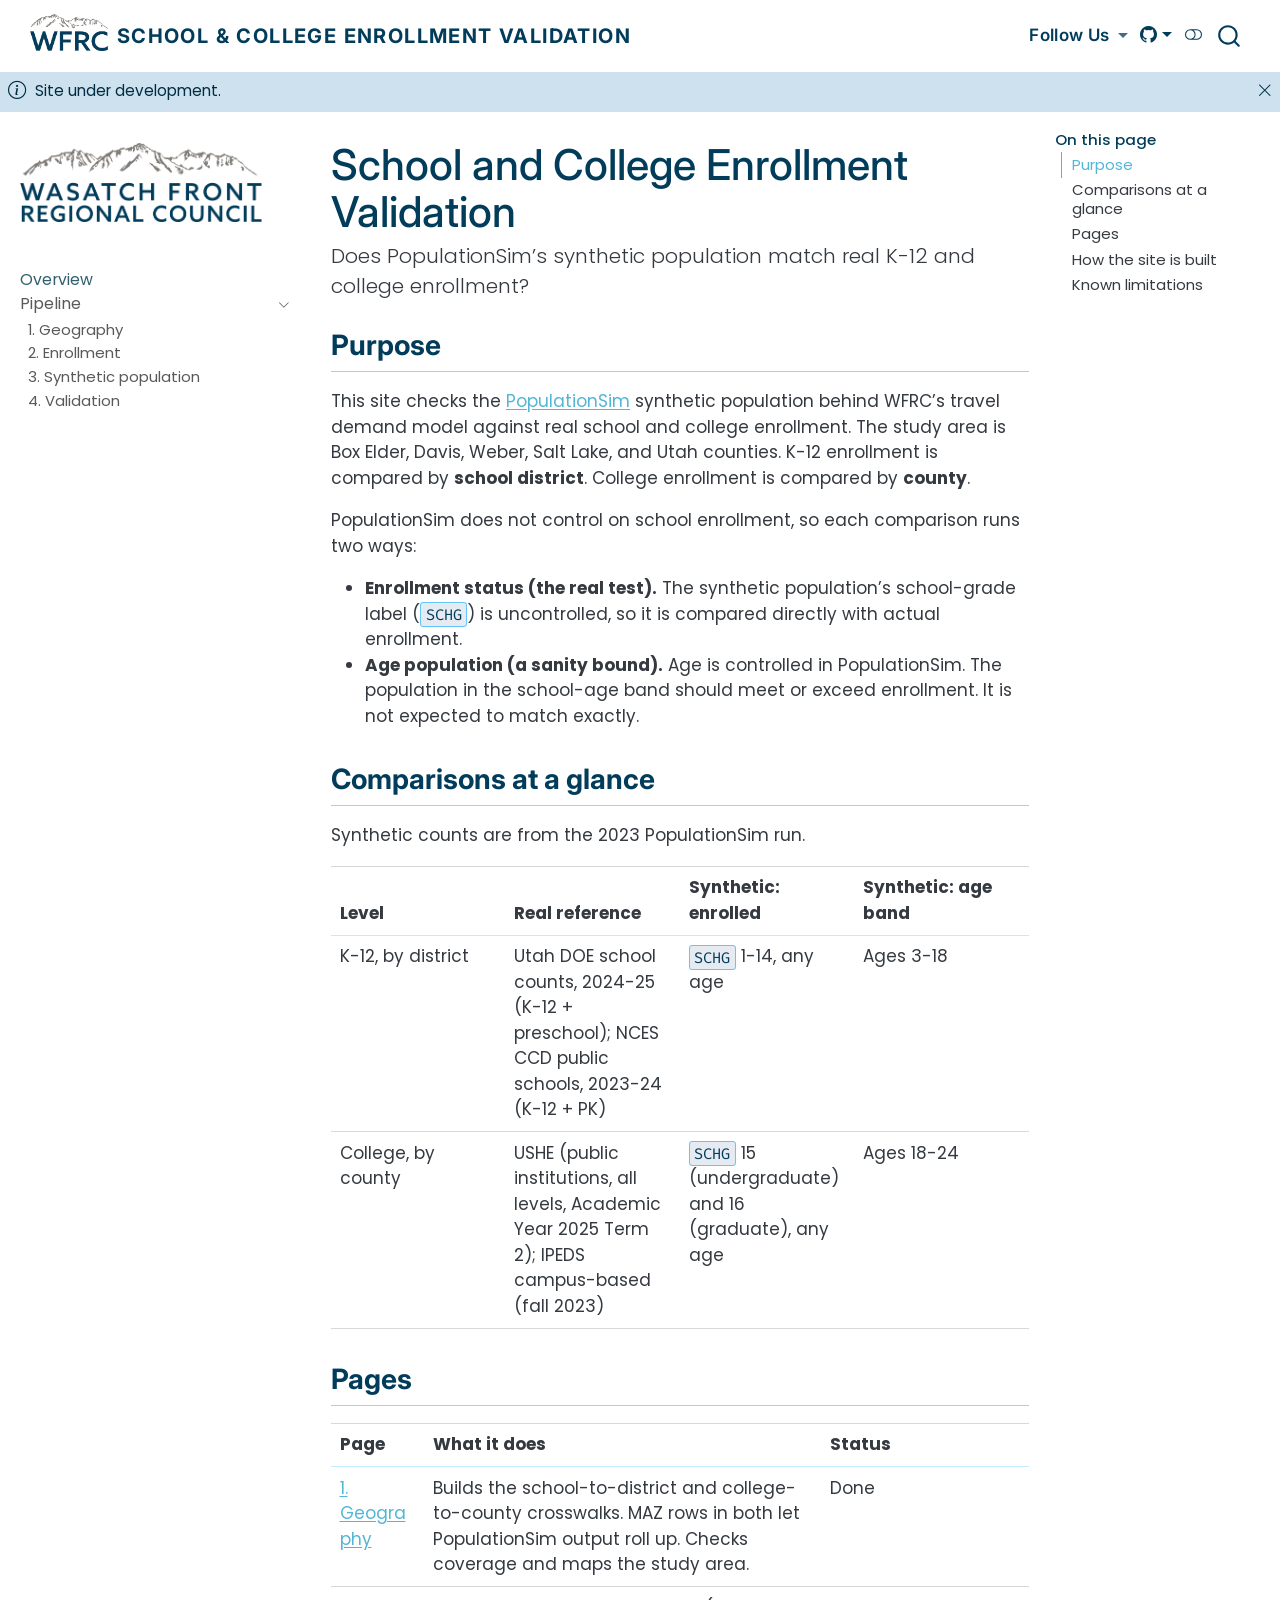
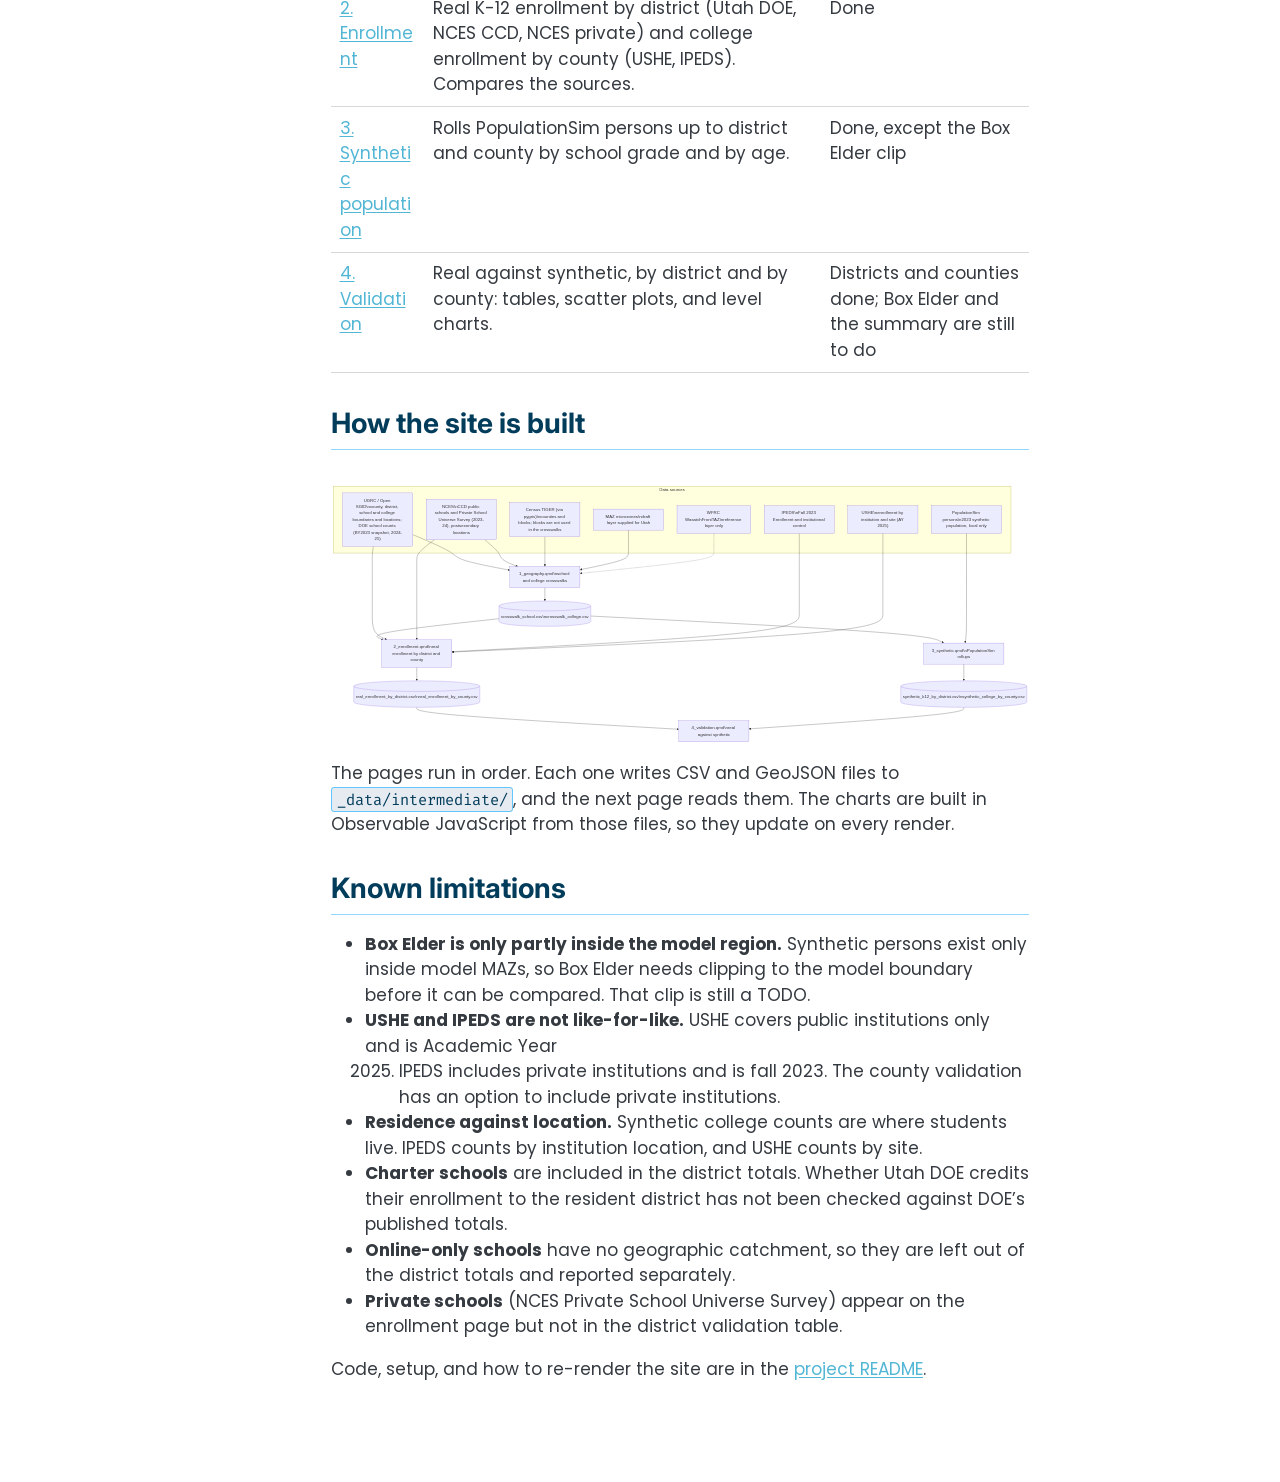
==== commit 3d632f14: "Label each data source with its vintage in charts, tables and captions Utah DOE 2024-25 (BY2023 snap" ====
--- a/docs/index.html
+++ b/docs/index.html
@@ -462,6 +462,7 @@
 </section>
 <section id="comparisons-at-a-glance" class="level2">
 <h2 class="anchored" data-anchor-id="comparisons-at-a-glance">Comparisons at a glance</h2>
+<p>Synthetic counts are from the 2023 PopulationSim run.</p>
 <table class="caption-top table">
 <colgroup>
 <col style="width: 25%">
@@ -480,7 +481,7 @@
 <tbody>
 <tr class="odd">
 <td>K-12, by district</td>
-<td>Utah DOE school counts (K-12 + preschool); NCES CCD public schools (K-12 + PK)</td>
+<td>Utah DOE school counts, 2024-25 (K-12 + preschool); NCES CCD public schools, 2023-24 (K-12 + PK)</td>
 <td><code>SCHG</code> 1-14, any age</td>
 <td>Ages 3-18</td>
 </tr>
@@ -536,14 +537,14 @@
 <div>
 <pre class="mermaid mermaid-js">flowchart TD
     subgraph sources["Data sources"]
-        UGRC["UGRC / Open SGID\ncounty, district, school and college boundaries and locations; DOE school counts"]
-        NCES["NCES\nCCD public schools, Private School Universe Survey, postsecondary locations"]
-        IPEDS["IPEDS\nFall Enrollment and institutional control"]
+        UGRC["UGRC / Open SGID\ncounty, district, school and college boundaries and locations; DOE school counts (BY2023 snapshot, 2024-25)"]
+        NCES["NCES\nCCD public schools and Private School Universe Survey (2023-24), postsecondary locations"]
+        IPEDS["IPEDS\nFall 2023 Enrollment and institutional control"]
         CENSUS["Census TIGER (via pygris)\ncounties and blocks; blocks are not used in the crosswalks"]
         MAZSRC["MAZ microzones\ndraft layer supplied for Utah"]
         TAZSRC["WFRC WasatchFrontTAZ\nreference layer only"]
-        USHE["USHE\nenrollment by institution and site"]
-        PSIM["PopulationSim persons\nsynthetic population, local only"]
+        USHE["USHE\nenrollment by institution and site (AY 2025)"]
+        PSIM["PopulationSim persons\n2023 synthetic population, local only"]
     end
 
     UGRC --&gt; GEO
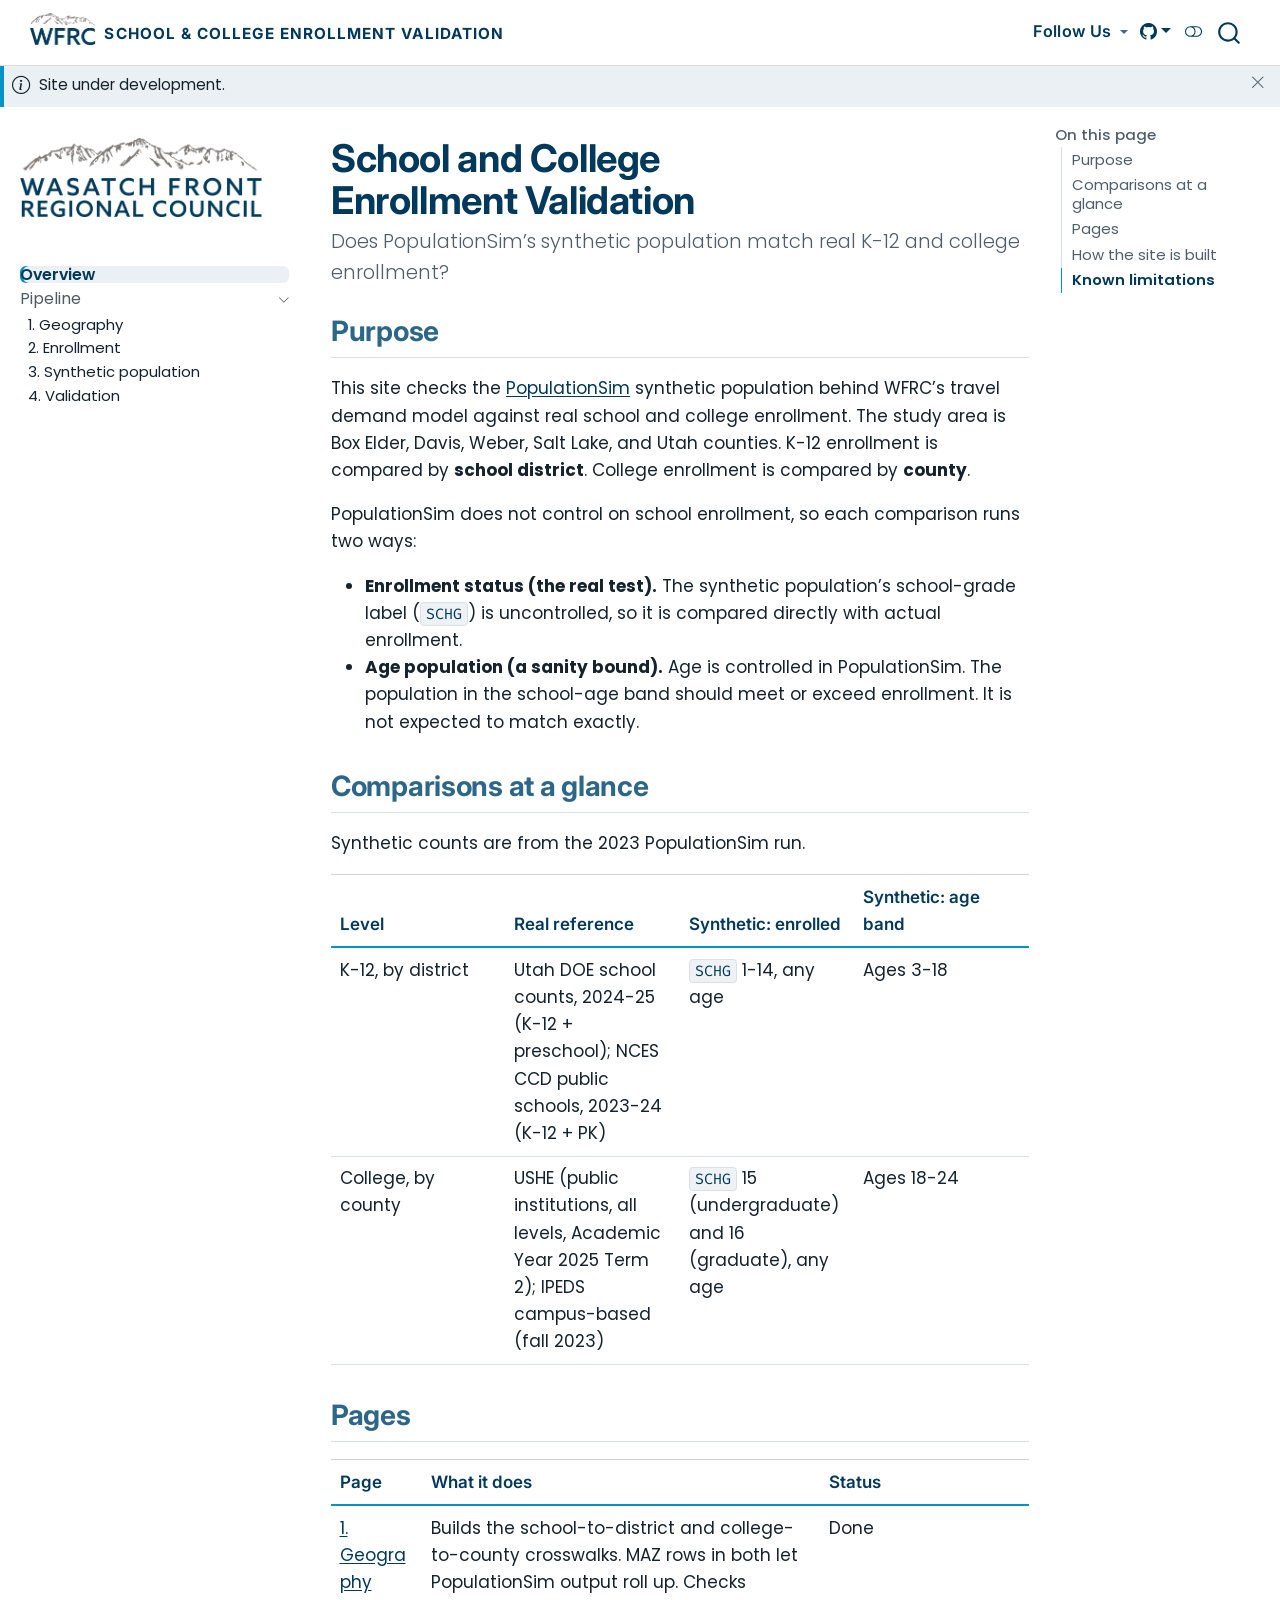
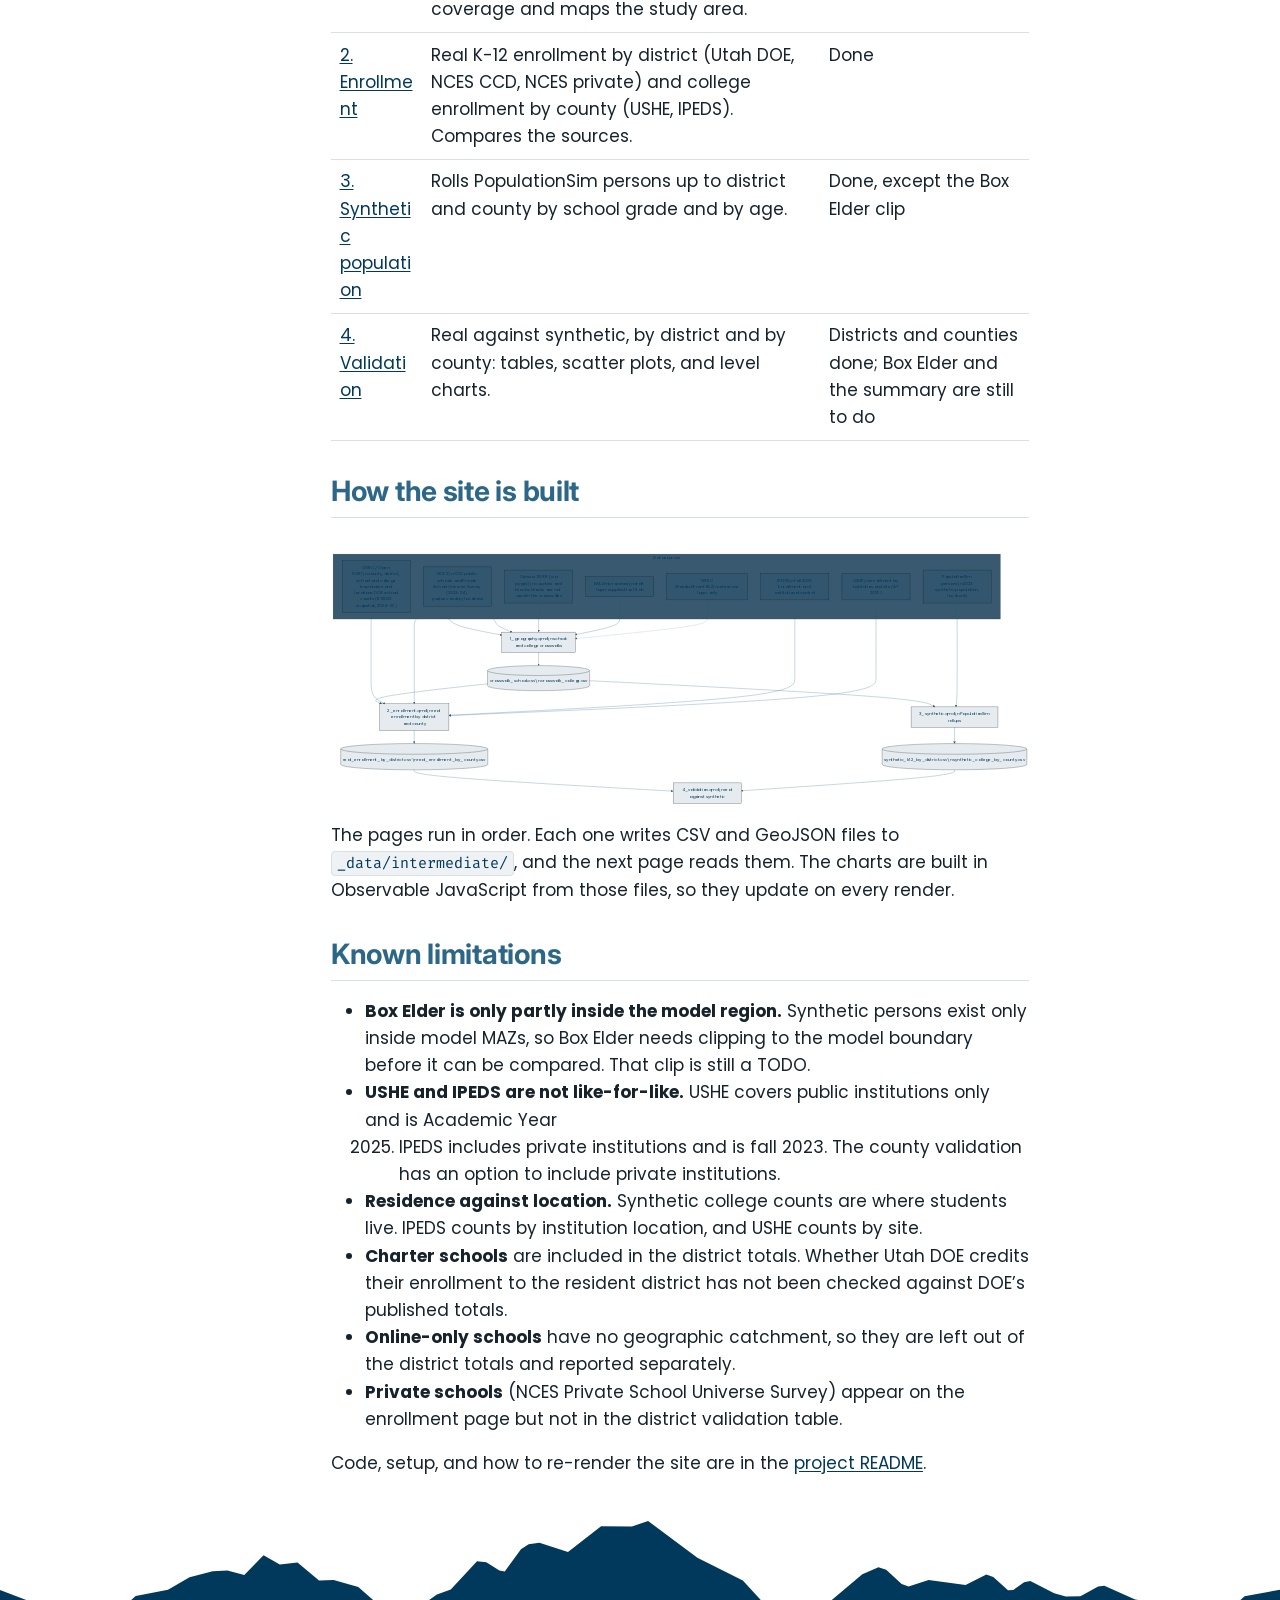
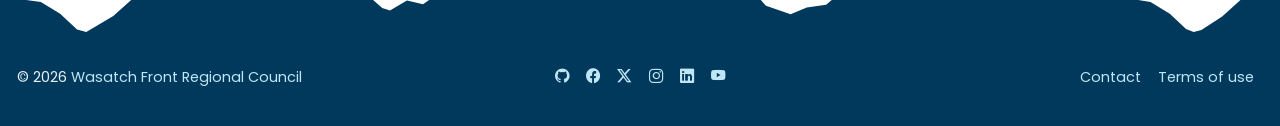
==== commit e10fb79d: "rebuild docs for wfrc-brand 1.0.6 Rendered from the cached notebook results (no code was run), so th" ====
--- a/docs/index.html
+++ b/docs/index.html
@@ -2,7 +2,7 @@
 <html xmlns="http://www.w3.org/1999/xhtml" lang="en" xml:lang="en"><head>
 
 <meta charset="utf-8">
-<meta name="generator" content="quarto-1.10.19">
+<meta name="generator" content="quarto-1.11.9">
 
 <meta name="viewport" content="width=device-width, initial-scale=1.0, user-scalable=yes">
 
@@ -39,21 +39,22 @@
 <link href="site_libs\quarto-contrib\quarto-project\WFRCAnalytics\wfrc-brand\assets\logo\abbreviated\WFRC_logo_abbreviated_color_transparent.png" rel="icon" type="image/png">
 <script src="site_libs/quarto-html/quarto.js" type="module"></script>
 <script src="site_libs/quarto-html/tabsets/tabsets.js" type="module"></script>
+<script src="site_libs/quarto-html/scrollable-regions/scrollable-regions.js" type="module"></script>
 <script src="site_libs/quarto-html/popper.min.js"></script>
 <script src="site_libs/quarto-html/tippy.umd.min.js"></script>
 <script src="site_libs/quarto-html/anchor.min.js"></script>
 <link href="site_libs/quarto-html/tippy.css" rel="stylesheet">
-<link href="site_libs/quarto-html/quarto-syntax-highlighting-60ec1177cfdf62637d5ff5fe2fc1aa23.css" rel="stylesheet" class="quarto-color-scheme" id="quarto-text-highlighting-styles">
-<link href="site_libs/quarto-html/quarto-syntax-highlighting-dark-89f44826677438c52e290590fe6b0c8e.css" rel="stylesheet" class="quarto-color-scheme quarto-color-alternate" id="quarto-text-highlighting-styles">
-<link href="site_libs/quarto-html/quarto-syntax-highlighting-60ec1177cfdf62637d5ff5fe2fc1aa23.css" rel="stylesheet" class="quarto-color-scheme-extra" id="quarto-text-highlighting-styles">
+<link href="site_libs/quarto-html/quarto-syntax-highlighting-a7323b02520c6b153f7cba92645f5b7d.css" rel="stylesheet" class="quarto-color-scheme" id="quarto-text-highlighting-styles">
+<link href="site_libs/quarto-html/quarto-syntax-highlighting-dark-fb974e37bd816e7371e85ccbeae9b4e3.css" rel="stylesheet" class="quarto-color-scheme quarto-color-alternate" id="quarto-text-highlighting-styles">
+<link href="site_libs/quarto-html/quarto-syntax-highlighting-a7323b02520c6b153f7cba92645f5b7d.css" rel="stylesheet" class="quarto-color-scheme-extra" id="quarto-text-highlighting-styles">
 <script src="site_libs/quarto-axe/axe.min.js"></script>
 <script src="site_libs/quarto-axe/axe-check.js" type="module"></script>
 <script id="quarto-axe-checker-options" type="text/plain">dHJ1ZQ==</script>
 <script src="site_libs/bootstrap/bootstrap.min.js"></script>
 <link href="site_libs/bootstrap/bootstrap-icons.css" rel="stylesheet">
-<link href="site_libs/bootstrap/bootstrap-d1a3c7ef0f27de390c984bb61a93f1f5.min.css" rel="stylesheet" append-hash="true" class="quarto-color-scheme" id="quarto-bootstrap" data-mode="light">
-<link href="site_libs/bootstrap/bootstrap-dark-ff57422db6c4207c9319844177b5b1b7.min.css" rel="stylesheet" append-hash="true" class="quarto-color-scheme quarto-color-alternate" id="quarto-bootstrap" data-mode="dark">
-<link href="site_libs/bootstrap/bootstrap-d1a3c7ef0f27de390c984bb61a93f1f5.min.css" rel="stylesheet" append-hash="true" class="quarto-color-scheme-extra" id="quarto-bootstrap" data-mode="light">
+<link href="site_libs/bootstrap/bootstrap-d33a26a16f254f821e10f8aca233cde0.min.css" rel="stylesheet" append-hash="true" class="quarto-color-scheme" id="quarto-bootstrap" data-mode="light">
+<link href="site_libs/bootstrap/bootstrap-dark-7623e4a83344a6f849c60ae67e6d19b9.min.css" rel="stylesheet" append-hash="true" class="quarto-color-scheme quarto-color-alternate" id="quarto-bootstrap" data-mode="dark">
+<link href="site_libs/bootstrap/bootstrap-d33a26a16f254f821e10f8aca233cde0.min.css" rel="stylesheet" append-hash="true" class="quarto-color-scheme-extra" id="quarto-bootstrap" data-mode="light">
 <script id="quarto-search-options" type="application/json">{
   "location": "navbar",
   "copy-button": false,
@@ -86,9 +87,23 @@
 <link href="site_libs/quarto-diagram/mermaid.css" rel="stylesheet">
 
 
+<meta property="og:title" content="School and College Enrollment Validation – School &amp; College Enrollment Validation">
+<meta property="og:description" content="Does PopulationSim’s synthetic population match real K-12 and college enrollment?">
+<meta property="og:image" content="https://wfrcanalytics.github.io/TDM-VAL-SchoolCollegeEnrollment/_extensions/WFRCAnalytics/wfrc-brand/assets/social/wfrc-card.png">
+<meta property="og:site_name" content="School &amp; College Enrollment Validation">
+<meta property="og:image:alt" content="Wasatch Front Regional Council">
+<meta property="og:image:height" content="630">
+<meta property="og:image:width" content="1200">
+<meta name="twitter:title" content="School and College Enrollment Validation – School &amp; College Enrollment Validation">
+<meta name="twitter:description" content="Does PopulationSim’s synthetic population match real K-12 and college enrollment?">
+<meta name="twitter:image" content="https://wfrcanalytics.github.io/TDM-VAL-SchoolCollegeEnrollment/_extensions/WFRCAnalytics/wfrc-brand/assets/social/wfrc-card.png">
+<meta name="twitter:image:alt" content="Wasatch Front Regional Council">
+<meta name="twitter:creator" content="@wasatchcouncil">
+<meta name="twitter:site" content="@wasatchcouncil">
+<meta name="twitter:card" content="summary_large_image">
 </head>
 
-<body class="nav-sidebar docked nav-fixed quarto-light"><script id="quarto-html-before-body" type="application/javascript">
+<body class="nav-sidebar docked nav-fixed quarto-light"><a id="quarto-skip-link" class="visually-hidden-focusable" href="#quarto-document-content">Skip to main content</a><script id="quarto-html-before-body" type="application/javascript">
     const toggleBodyColorMode = (bsSheetEl) => {
       const mode = bsSheetEl.getAttribute("data-mode");
       const bodyEl = window.document.querySelector("body");
@@ -111,6 +126,7 @@
       for (let i=0; i < toggles.length; i++) {
         const toggle = toggles[i];
         if (toggle) {
+          toggle.setAttribute("aria-checked", alternate ? "true" : "false");
           if (alternate) {
             toggle.classList.add("alternate");
           } else {
@@ -140,13 +156,19 @@
       manageTransitions('#quarto-margin-sidebar .nav-link', true);
       // Switch the toggles
       setColorSchemeToggle(alternate)
-      // Hack to workaround the fact that safari doesn't
-      // properly recolor the scrollbar when toggling (#1455)
+    }
+    // Hack to workaround the fact that safari doesn't
+    // properly recolor the scrollbar when toggling (#1455).
+    // Not run on load: stylesheets are set before first paint there, and
+    // scrolling would undo the scroll to a URL fragment (#14973).
+    // The one pixel nudge keeps the reader where they were.
+    const refreshSafariScrollbar = () => {
       if (navigator.userAgent.indexOf('Safari') > 0 && navigator.userAgent.indexOf('Chrome') == -1) {
         manageTransitions("body", false);
-        window.scrollTo(0, 1);
+        const scrollY = window.scrollY;
+        window.scrollTo(0, scrollY > 0 ? scrollY - 1 : 1);
         setTimeout(() => {
-          window.scrollTo(0, 0);
+          window.scrollTo(0, scrollY);
           manageTransitions("body", true);
         }, 40);
       }
@@ -241,6 +263,7 @@
       // Read the current dark / light value
       let toAlternate = !hasAlternateSentinel();
       toggleColorMode(toAlternate);
+      refreshSafariScrollbar();
       setStyleSentinel(toAlternate);
       toggleGiscusIfUsed(toAlternate, darkModeDefault);
       window.dispatchEvent(new Event('resize'));
@@ -250,6 +273,7 @@
         return;
       const alternate = e.matches
       toggleColorMode(alternate);
+      refreshSafariScrollbar();
       localAlternateSentinel = e.matches ? 'alternate' : 'default'; // this is used alongside local storage!
       toggleGiscusIfUsed(alternate, darkModeDefault);
     });
@@ -263,19 +287,18 @@
 
 <div id="quarto-search-results"></div>
   <header id="quarto-header" class="headroom fixed-top">
-    <nav class="navbar navbar-expand-lg " data-bs-theme="dark">
+    <nav class="navbar navbar-expand-lg " data-bs-theme="dark" aria-label="Site">
       <div class="navbar-container container-fluid">
       <div class="navbar-brand-container mx-auto">
     <a href="./index.html" class="navbar-brand navbar-brand-logo">
-    <img src="site_libs\quarto-contrib\quarto-project\WFRCAnalytics\wfrc-brand\assets\logo\abbreviated\WFRC_logo_abbreviated_color_transparent.png" alt="" class="navbar-logo light-content">
-    <img src="site_libs\quarto-contrib\quarto-project\WFRCAnalytics\wfrc-brand\assets\logo\abbreviated\WFRC_logo_abbreviated_white_transparent.png" alt="" class="navbar-logo dark-content">
+    <img src="site_libs\quarto-contrib\quarto-project\WFRCAnalytics\wfrc-brand\assets\logo\abbreviated\WFRC_logo_abbreviated_color_transparent.png" alt="Wasatch Front Regional Council" class="navbar-logo light-content">
+    <img src="site_libs\quarto-contrib\quarto-project\WFRCAnalytics\wfrc-brand\assets\logo\abbreviated\WFRC_logo_abbreviated_white_transparent.png" alt="Wasatch Front Regional Council" class="navbar-logo dark-content">
     </a>
     <a class="navbar-brand" href="./index.html">
     <span class="navbar-title">School &amp; College Enrollment Validation</span>
     </a>
   </div>
-            <div id="quarto-search" class="" title="Search"></div>
-          <button class="navbar-toggler" type="button" data-bs-toggle="collapse" data-bs-target="#navbarCollapse" aria-controls="navbarCollapse" role="menu" aria-expanded="false" aria-label="Toggle navigation" onclick="if (window.quartoToggleHeadroom) { window.quartoToggleHeadroom(); }">
+          <button class="navbar-toggler" type="button" data-bs-toggle="collapse" data-bs-target="#navbarCollapse" aria-controls="navbarCollapse" aria-expanded="false" aria-label="Toggle navigation" onclick="if (window.quartoToggleHeadroom) { window.quartoToggleHeadroom(); }">
   <span class="navbar-toggler-icon"></span>
 </button>
           <div class="collapse navbar-collapse" id="navbarCollapse">
@@ -286,12 +309,12 @@
     </a>
     <ul class="dropdown-menu dropdown-menu-end" aria-labelledby="nav-menu-follow-us">    
         <li>
-    <a class="dropdown-item" href="https://www.facebook.com/WasatchFrontRegionalCouncil" target="_blank"><i class="bi bi-facebook" role="img">
+    <a class="dropdown-item" href="https://www.facebook.com/WasatchFrontRegionalCouncil/" target="_blank"><i class="bi bi-facebook" role="img">
 </i> 
  <span class="dropdown-text">Facebook</span></a>
   </li>  
         <li>
-    <a class="dropdown-item" href="https://twitter.com/wasatchcouncil" target="_blank"><i class="bi bi-twitter-x" role="img">
+    <a class="dropdown-item" href="https://twitter.com/wasatchcouncil/" target="_blank"><i class="bi bi-twitter-x" role="img">
 </i> 
  <span class="dropdown-text">X (Twitter)</span></a>
   </li>  
@@ -301,12 +324,12 @@
  <span class="dropdown-text">Instagram</span></a>
   </li>  
         <li>
-    <a class="dropdown-item" href="https://www.linkedin.com/company/wasatch-front-regional-council" target="_blank"><i class="bi bi-linkedin" role="img">
+    <a class="dropdown-item" href="https://www.linkedin.com/company/wasatch-front-regional-council/" target="_blank"><i class="bi bi-linkedin" role="img">
 </i> 
  <span class="dropdown-text">LinkedIn</span></a>
   </li>  
         <li>
-    <a class="dropdown-item" href="https://www.youtube.com/user/wfrcvideo" target="_blank"><i class="bi bi-youtube" role="img">
+    <a class="dropdown-item" href="https://www.youtube.com/user/wfrcvideo/" target="_blank"><i class="bi bi-youtube" role="img">
 </i> 
  <span class="dropdown-text">YouTube</span></a>
   </li>  
@@ -316,7 +339,7 @@
           </div> <!-- /navcollapse -->
             <div class="quarto-navbar-tools">
     <div class="dropdown">
-      <a href="" title="" id="quarto-navigation-tool-dropdown-0" class="quarto-navigation-tool dropdown-toggle px-1" data-bs-toggle="dropdown" aria-expanded="false" role="link" aria-label=""><i class="bi bi-github"></i></a>
+      <a href="" title="GitHub" id="quarto-navigation-tool-dropdown-0" class="quarto-navigation-tool dropdown-toggle px-1" data-bs-toggle="dropdown" aria-expanded="false" role="link" aria-label="GitHub"><i class="bi bi-github"></i></a>
       <ul class="dropdown-menu" aria-labelledby="quarto-navigation-tool-dropdown-0">
           <li>
             <a class="dropdown-item quarto-navbar-tools-item" href="https://github.com/WFRCAnalytics/TDM-VAL-SchoolCollegeEnrollment" target="_blank">
@@ -328,19 +351,21 @@
             Report a Bug
             </a>
           </li>
+          
       </ul>
     </div>
-  <a href="" class="quarto-color-scheme-toggle quarto-navigation-tool  px-1" onclick="window.quartoToggleColorScheme(); return false;" title="Toggle dark mode"><i class="bi"></i></a>
+  <button type="button" role="switch" aria-checked="false" class="quarto-color-scheme-toggle quarto-navigation-tool  px-1" onclick="window.quartoToggleColorScheme(); return false;" title="Toggle dark mode" aria-label="Toggle dark mode"><i class="bi"></i></button>
 </div>
+            <div id="quarto-search" class="" title="Search"></div>
       </div> <!-- /container-fluid -->
     </nav>
-  <nav class="quarto-secondary-nav">
+  <nav class="quarto-secondary-nav" aria-label="Toolbar">
     <div class="container-fluid d-flex">
       <button type="button" class="quarto-btn-toggle btn" data-bs-toggle="collapse" role="button" data-bs-target=".quarto-sidebar-collapse-item" aria-controls="quarto-sidebar" aria-expanded="false" aria-label="Toggle sidebar navigation" onclick="if (window.quartoToggleHeadroom) { window.quartoToggleHeadroom(); }">
         <i class="bi bi-layout-text-sidebar-reverse"></i>
       </button>
-        <nav class="quarto-page-breadcrumbs" aria-label="breadcrumb"><ol class="breadcrumb"><li class="breadcrumb-item"><a href="./index.html">Overview</a></li></ol></nav>
-        <a class="flex-grow-1" role="navigation" data-bs-toggle="collapse" data-bs-target=".quarto-sidebar-collapse-item" aria-controls="quarto-sidebar" aria-expanded="false" aria-label="Toggle sidebar navigation" onclick="if (window.quartoToggleHeadroom) { window.quartoToggleHeadroom(); }">      
+        <nav class="quarto-page-breadcrumbs" aria-label="Breadcrumbs"><ol class="breadcrumb"><li class="breadcrumb-item"><a href="./index.html">Overview</a></li></ol></nav>
+        <a class="flex-grow-1" data-bs-toggle="collapse" data-bs-target=".quarto-sidebar-collapse-item" onclick="if (window.quartoToggleHeadroom) { window.quartoToggleHeadroom(); }">      
         </a>
       <button type="button" class="btn quarto-search-button" aria-label="Search" onclick="window.quartoOpenSearch();">
         <i class="bi bi-search"></i>
@@ -354,11 +379,11 @@
 <!-- content -->
 <div id="quarto-content" class="quarto-container page-columns page-rows-contents page-layout-full page-navbar">
 <!-- sidebar -->
-  <nav id="quarto-sidebar" class="sidebar collapse collapse-horizontal quarto-sidebar-collapse-item sidebar-navigation docked overflow-auto">
+  <nav id="quarto-sidebar" class="sidebar collapse collapse-horizontal quarto-sidebar-collapse-item sidebar-navigation docked overflow-auto" aria-label="Section">
     <div class="pt-lg-2 mt-2 text-left sidebar-header">
       <a href="./index.html" class="sidebar-logo-link">
-      <img src="site_libs\quarto-contrib\quarto-project\WFRCAnalytics\wfrc-brand\assets\logo\stacked\WFRC_logo_stacked_color_transparent.png" alt="" class="sidebar-logo light-content py-0 d-lg-inline d-none">
-      <img src="site_libs\quarto-contrib\quarto-project\WFRCAnalytics\wfrc-brand\assets\logo\stacked\WFRC_logo_stacked_white_transparent.png" alt="" class="sidebar-logo dark-content py-0 d-lg-inline d-none">
+      <img src="site_libs\quarto-contrib\quarto-project\WFRCAnalytics\wfrc-brand\assets\logo\stacked\WFRC_logo_stacked_color_transparent.png" alt="Wasatch Front Regional Council" class="sidebar-logo light-content py-0 d-lg-inline d-none">
+      <img src="site_libs\quarto-contrib\quarto-project\WFRCAnalytics\wfrc-brand\assets\logo\stacked\WFRC_logo_stacked_white_transparent.png" alt="Wasatch Front Regional Council" class="sidebar-logo dark-content py-0 d-lg-inline d-none">
       </a>
       </div>
         <div class="mt-2 flex-shrink-0 align-items-center">
@@ -376,13 +401,10 @@
 </li>
         <li class="sidebar-item sidebar-item-section">
       <div class="sidebar-item-container"> 
-            <a class="sidebar-item-text sidebar-link text-start" data-bs-toggle="collapse" data-bs-target="#quarto-sidebar-section-1" role="navigation" aria-expanded="true">
- <span class="menu-text">Pipeline</span></a>
-          <a class="sidebar-item-toggle text-start" data-bs-toggle="collapse" data-bs-target="#quarto-sidebar-section-1" role="navigation" aria-expanded="true" aria-label="Toggle section">
-            <i class="bi bi-chevron-right ms-2"></i>
-          </a> 
+            <button type="button" class="sidebar-item-text sidebar-item-toggle sidebar-link text-start" data-bs-toggle="collapse" data-bs-target="#quarto-sidebar-section-1" aria-controls="quarto-sidebar-section-1" aria-expanded="true">
+ <span class="menu-text" id="quarto-sidebar-section-1-label">Pipeline</span><i class="bi bi-chevron-right" aria-hidden="true"></i></button>
       </div>
-      <ul id="quarto-sidebar-section-1" class="collapse list-unstyled sidebar-section depth1 show">  
+      <ul id="quarto-sidebar-section-1" aria-labelledby="quarto-sidebar-section-1-label" class="collapse list-unstyled sidebar-section depth1 show">  
           <li class="sidebar-item">
   <div class="sidebar-item-container"> 
   <a href="./1_geography.html" class="sidebar-item-text sidebar-link">
@@ -415,7 +437,7 @@
 <div id="quarto-sidebar-glass" class="quarto-sidebar-collapse-item" data-bs-toggle="collapse" data-bs-target=".quarto-sidebar-collapse-item"></div>
 <!-- margin-sidebar -->
     <div id="quarto-margin-sidebar" class="sidebar margin-sidebar">
-        <nav id="TOC" role="doc-toc" class="toc-active">
+        <nav id="TOC" role="doc-toc" aria-labelledby="toc-title" class="toc-active" data-toc-expanded="2">
     <h2 id="toc-title">On this page</h2>
    
   <ul>
@@ -428,7 +450,7 @@
 </nav>
     </div>
 <!-- main -->
-<main class="content column-body" id="quarto-document-content">
+<main class="content column-body" id="quarto-document-content" tabindex="-1">
 
 
 <header id="title-block-header" class="quarto-title-block default">
@@ -535,6 +557,7 @@
 <div>
 <p></p><figure class="figure"><p></p>
 <div>
+
 <pre class="mermaid mermaid-js">flowchart TD
     subgraph sources["Data sources"]
         UGRC["UGRC / Open SGID\ncounty, district, school and college boundaries and locations; DOE school counts (BY2023 snapshot, 2024-25)"]
@@ -594,20 +617,119 @@
 
 </section>
 
-</main> <!-- /main -->
+<a onclick="window.scrollTo(0, 0); return false;" role="button" id="quarto-back-to-top"><i class="bi bi-arrow-up"></i> Back to top</a></main> <!-- /main -->
+<script>
+// Accessibility fixes for things Quarto and its libraries render but cannot configure.
+// Included on every page through wfrc-shared.yml (format.html.include-after-body).
+(function () {
+  function fix(root) {
+    // Listing banners are decorative; Quarto drops an empty `image-alt`.
+    root.querySelectorAll('img.thumbnail-image:not([alt])').forEach(function (img) {
+      img.setAttribute('alt', '');
+    });
+    // Quarto only sets `title` on the color-scheme toggle: add an accessible name and a clearer tooltip.
+    root.querySelectorAll('.quarto-color-scheme-toggle:not([aria-label])').forEach(function (a) {
+      a.setAttribute('aria-label', 'Toggle light and dark mode');
+      a.setAttribute('title', 'Toggle light / dark');
+    });
+    // Collapsible callouts put aria-expanded on a plain div: make it a real, keyboard-operable button.
+    root.querySelectorAll('.callout-header[aria-expanded]:not([role])').forEach(function (h) {
+      h.setAttribute('role', 'button');
+      h.setAttribute('tabindex', '0');
+      h.addEventListener('keydown', function (e) {
+        if (e.key === 'Enter' || e.key === ' ') { e.preventDefault(); h.click(); }
+      });
+    });
+    // The announcement's dismiss control is a bare <i> with a click handler: give it a role, a name
+    // and keyboard operation (Enter and Space).
+    root.querySelectorAll('#quarto-announcement .quarto-announcement-action:not([role])').forEach(function (i) {
+      i.setAttribute('role', 'button');
+      i.setAttribute('tabindex', '0');
+      i.setAttribute('aria-label', 'Dismiss announcement');
+      i.addEventListener('keydown', function (e) {
+        if (e.key === 'Enter' || e.key === ' ') { e.preventDefault(); i.click(); }
+      });
+    });
+    // Quarto's "Back to top" is an <a role="button"> without an href, so the keyboard cannot reach it.
+    root.querySelectorAll('#quarto-back-to-top:not([tabindex])').forEach(function (a) {
+      a.setAttribute('tabindex', '0');
+      a.addEventListener('keydown', function (e) {
+        if (e.key === 'Enter' || e.key === ' ') { e.preventDefault(); window.scrollTo(0, 0); }
+      });
+    });
+    // Observable Plot labels bare <g> marks; aria-label is not allowed on a role-less element.
+    root.querySelectorAll('[class^="plot-"] g[aria-label]:not([role])').forEach(function (g) {
+      g.removeAttribute('aria-label');
+    });
+    // Scrollable regions must be reachable by keyboard.
+    root.querySelectorAll('pre, div.sourceCode, .card, .card-body, .table-striped, table, .cell-output-display').forEach(function (el) {
+      if (el.hasAttribute('tabindex') || el.matches('a, button, input, select, textarea')) return;
+      var o = getComputedStyle(el);
+      var scrolls = /(auto|scroll)/.test(o.overflowX + o.overflowY) &&
+        (el.scrollWidth > el.clientWidth + 1 || el.scrollHeight > el.clientHeight + 1);
+      if (scrolls) el.setAttribute('tabindex', '0');
+    });
+  }
+  var queued = false;
+  function schedule() {
+    if (queued) return;
+    queued = true;
+    requestAnimationFrame(function () { queued = false; fix(document); });
+  }
+  fix(document);
+  new MutationObserver(schedule).observe(document.body, { childList: true, subtree: true });
+  window.addEventListener('resize', schedule);
+  window.addEventListener('load', function () { setTimeout(schedule, 800); setTimeout(schedule, 2500); });
+})();
+</script>
 <script id="quarto-html-after-body" type="application/javascript">
   window.document.addEventListener("DOMContentLoaded", function (event) {
     // Ensure there is a toggle, if there isn't float one in the top right
     if (window.document.querySelector('.quarto-color-scheme-toggle') === null) {
-      const a = window.document.createElement('a');
-      a.classList.add('top-right');
-      a.classList.add('quarto-color-scheme-toggle');
-      a.href = "";
-      a.onclick = function() { try { window.quartoToggleColorScheme(); } catch {} return false; };
+      const toggle = window.document.createElement('button');
+      toggle.type = "button";
+      toggle.setAttribute("role", "switch");
+      toggle.setAttribute("aria-checked", "false");
+      toggle.classList.add('top-right');
+      toggle.classList.add('quarto-color-scheme-toggle');
+      toggle.setAttribute("aria-label", "Toggle dark mode");
+      toggle.onclick = function() { try { window.quartoToggleColorScheme(); } catch {} return false; };
       const i = window.document.createElement("i");
       i.classList.add('bi');
-      a.appendChild(i);
-      window.document.body.appendChild(a);
+      toggle.appendChild(i);
+      // Put the toggle in a landmark of its own, so that landmark navigation
+      // can reach it.
+      //
+      // The container is always a fresh direct child of body, and the toggle is
+      // never moved into page furniture that the theme or the author controls.
+      // The toggle is positioned against the page, so any ancestor that
+      // establishes a containing block captures it: a positioned element or a
+      // grid for position: absolute, and transform, filter, will-change or
+      // contain for position: fixed. A direct child of body has none of these
+      // to inherit, and the shift when one appears is silent and visual.
+      //
+      // ARIA says a document should have at most one banner, and axe reports a
+      // duplicate whether or not the banners carry distinct labels. So use a
+      // header when the page has no banner yet, and a named region otherwise.
+      //
+      // A header is a banner wherever it sits, unless it is inside sectioning
+      // content, so this cannot just look at the children of body: a custom
+      // page layout wraps the title block header in a plain div. An explicit
+      // role="banner" always counts.
+      const sectioning = 'article, aside, main, nav, section, [role="article"], [role="complementary"], [role="main"], [role="navigation"], [role="region"]';
+      const hasBanner = Array.from(
+        window.document.querySelectorAll('header:not([role]), [role="banner"]')
+      ).some(function(el) {
+        return el.hasAttribute("role") || el.closest(sectioning) === null;
+      });
+      const container = window.document.createElement(hasBanner ? "div" : "header");
+      if (hasBanner) {
+        container.setAttribute("role", "region");
+        container.setAttribute("aria-label", "Toggle dark mode");
+      }
+      container.classList.add('quarto-color-scheme-toggle-container');
+      container.appendChild(toggle);
+      window.document.body.appendChild(container);
     }
     setColorSchemeToggle(hasAlternateSentinel())
     const icon = "";
@@ -682,11 +804,30 @@
       var localhostRegex = new RegExp(/^(?:http|https):\/\/localhost\:?[0-9]*\//);
       var mailtoRegex = new RegExp(/^mailto:/);
         var filterRegex = new RegExp("https:\/\/wfrcanalytics\.github\.io\/TDM-VAL-SchoolCollegeEnrollment");
+      const newWindowLabel = "(opens in a new tab)";
+      const newWindowNoteId = "quarto-ext-newwindow-label";
+      // Links reference one hidden label through aria-describedby, so the
+      // announcement never changes their accessible name.
+      var describeNewWindow = (link) => {
+        if (!window.document.getElementById(newWindowNoteId)) {
+          var newWindowNote = window.document.createElement("span");
+          newWindowNote.id = newWindowNoteId;
+          newWindowNote.hidden = true;
+          newWindowNote.textContent = newWindowLabel;
+          window.document.body.appendChild(newWindowNote);
+        }
+        var describedBy = (link.getAttribute("aria-describedby") || "").split(/\s+/).filter(Boolean);
+        if (!describedBy.includes(newWindowNoteId)) {
+          describedBy.push(newWindowNoteId);
+          link.setAttribute("aria-describedby", describedBy.join(" "));
+        }
+      }
       var isInternal = (href) => {
           return filterRegex.test(href) || localhostRegex.test(href) || mailtoRegex.test(href);
       }
       // Inspect non-navigation links and adorn them if external
-     var links = window.document.querySelectorAll('a[href]:not(.nav-link):not(.navbar-brand):not(.toc-action):not(.sidebar-link):not(.sidebar-item-toggle):not(.pagination-link):not(.no-external):not([aria-hidden]):not(.dropdown-item):not(.quarto-navigation-tool):not(.about-link)');
+      window.quartoDecorateExternalLinks = function (root) {
+     var links = (root || window.document).querySelectorAll('a[href]:not(.nav-link):not(.navbar-brand):not(.toc-action):not(.sidebar-link):not(.sidebar-item-toggle):not(.pagination-link):not(.no-external):not([aria-hidden]):not(.dropdown-item):not(.quarto-navigation-tool):not(.about-link)');
       for (var i=0; i<links.length; i++) {
         const link = links[i];
         if (!isInternal(link.href)) {
@@ -695,8 +836,75 @@
           if (link.dataset.originalHref !== undefined) {
             link.href = link.dataset.originalHref;
           }
-        }
-      }
+            // target, if specified
+            link.setAttribute("target", "_blank");
+            if (link.getAttribute("rel") === null) {
+              link.setAttribute("rel", "noopener");
+            }
+            describeNewWindow(link);
+          if (!link.classList.contains('no-external-icon')) {
+          }
+        }
+      }
+      };
+      window.quartoDecorateExternalLinks(window.document);
+    // Esc closes the popup (WCAG 1.4.13) and focus leaving both trigger and
+    // popup closes it (WCAG 2.4.11); tippy handles neither for interactive popups.
+    const hideOnEscAndFocusOut = {
+      name: 'hideOnEscAndFocusOut',
+      defaultValue: true,
+      fn(instance) {
+        const dismiss = () => {
+          // A show scheduled by the trigger delay would otherwise reopen it
+          instance.clearDelayTimeouts();
+          instance.hide();
+        };
+        const onKeyDown = (event) => {
+          if (event.key !== 'Escape') {
+            return;
+          }
+          // Keep Esc from also reaching page handlers (e.g. reveal.js overview),
+          // except an open reveal.js slide menu, which Esc should close too.
+          // The menu handles keys only when its keyboard option is on.
+          const menuHandlesEsc = window.Reveal?.getPlugin?.('menu')?.isOpen() &&
+            window.Reveal.getConfig().menu?.keyboard !== false;
+          if (!menuHandlesEsc) {
+            event.stopPropagation();
+          }
+          if (instance.popper.contains(window.document.activeElement)) {
+            // Disabled while refocusing so the focus trigger does not reopen it
+            instance.disable();
+            instance.reference.focus();
+            instance.enable();
+          }
+          dismiss();
+        };
+        const onFocusOut = (event) => {
+          const target = event.relatedTarget;
+          if (target && !instance.reference.contains(target) &&
+              !instance.popper.contains(target)) {
+            dismiss();
+          }
+        };
+        // On the trigger too: a click trigger (code-annotations: select) has no
+        // blur handling. Attached for the instance's lifetime so leaving the
+        // trigger also cancels a show still pending on the trigger delay.
+        instance.reference.addEventListener('focusout', onFocusOut);
+        return {
+          onShow() {
+            window.document.addEventListener('keydown', onKeyDown, true);
+            instance.popper.addEventListener('focusout', onFocusOut);
+          },
+          onHide() {
+            window.document.removeEventListener('keydown', onKeyDown, true);
+            instance.popper.removeEventListener('focusout', onFocusOut);
+          },
+          onDestroy() {
+            instance.reference.removeEventListener('focusout', onFocusOut);
+          },
+        };
+      },
+    };
     function tippyHover(el, contentFn, onTriggerFn, onUntriggerFn) {
       const config = {
         allowHTML: true,
@@ -710,6 +918,7 @@
         interactiveBorder: 10,
         theme: 'quarto',
         placement: 'bottom-start',
+        plugins: [hideOnEscAndFocusOut],
       };
       if (contentFn) {
         config.content = contentFn;
@@ -872,44 +1081,54 @@
           const lineIds = lines.map((line) => {
             return targetCell + "-" + line;
           })
-          let top = null;
-          let height = null;
-          let parent = null;
+          // Each band is positioned against its own containing block, which is
+          // not the offsetParent of the lines, so place it from client rects.
+          const placeBand = (band, firstEl, lastEl, codeBlock) => {
+            const container = band.offsetParent;
+            if (container === null) {
+              return;
+            }
+            const containerRect = container.getBoundingClientRect();
+            // Reveal.js scales slides with a transform, so convert client
+            // pixels back to the CSS pixels of the container.
+            const scale = containerRect.height / container.offsetHeight || 1;
+            const firstRect = firstEl.getBoundingClientRect();
+            const lastRect = lastEl.getBoundingClientRect();
+            const top = (firstRect.top - containerRect.top) / scale - container.clientTop + container.scrollTop;
+            const height = (lastRect.bottom - firstRect.top) / scale;
+            band.style.top = top - 2 + "px";
+            band.style.height = height + 4 + "px";
+            if (codeBlock) {
+              // Without the copy button wrapper, the containing block is wider
+              // than the code block, so span the code block explicitly.
+              const blockRect = codeBlock.getBoundingClientRect();
+              band.style.left = (blockRect.left - containerRect.left) / scale - container.clientLeft + container.scrollLeft + "px";
+              band.style.width = blockRect.width / scale + "px";
+            }
+          };
           if (lineIds.length > 0) {
-              //compute the position of the single el (top and bottom and make a div)
-              const el = window.document.getElementById(lineIds[0]);
-              top = el.offsetTop;
-              height = el.offsetHeight;
-              parent = el.parentElement.parentElement;
-            if (lineIds.length > 1) {
-              const lastEl = window.document.getElementById(lineIds[lineIds.length - 1]);
-              const bottom = lastEl.offsetTop + lastEl.offsetHeight;
-              height = bottom - top;
+            const el = window.document.getElementById(lineIds[0]);
+            const lastEl = window.document.getElementById(lineIds[lineIds.length - 1]);
+            const parent = el.parentElement.parentElement;
+            // cook up a div (if necessary) and position it
+            let div = window.document.getElementById("code-annotation-line-highlight");
+            if (div === null) {
+              div = window.document.createElement("div");
+              div.setAttribute("id", "code-annotation-line-highlight");
+              div.style.position = 'absolute';
+              parent.appendChild(div);
             }
-            if (top !== null && height !== null && parent !== null) {
-              // cook up a div (if necessary) and position it 
-              let div = window.document.getElementById("code-annotation-line-highlight");
-              if (div === null) {
-                div = window.document.createElement("div");
-                div.setAttribute("id", "code-annotation-line-highlight");
-                div.style.position = 'absolute';
-                parent.appendChild(div);
-              }
-              div.style.top = top - 2 + "px";
-              div.style.height = height + 4 + "px";
-              div.style.left = 0;
-              let gutterDiv = window.document.getElementById("code-annotation-line-highlight-gutter");
-              if (gutterDiv === null) {
-                gutterDiv = window.document.createElement("div");
-                gutterDiv.setAttribute("id", "code-annotation-line-highlight-gutter");
-                gutterDiv.style.position = 'absolute';
-                const codeCell = window.document.getElementById(targetCell);
-                const gutter = codeCell.querySelector('.code-annotation-gutter');
-                gutter.appendChild(gutterDiv);
-              }
-              gutterDiv.style.top = top - 2 + "px";
-              gutterDiv.style.height = height + 4 + "px";
+            placeBand(div, el, lastEl, parent.closest("div.sourceCode") || parent);
+            let gutterDiv = window.document.getElementById("code-annotation-line-highlight-gutter");
+            if (gutterDiv === null) {
+              gutterDiv = window.document.createElement("div");
+              gutterDiv.setAttribute("id", "code-annotation-line-highlight-gutter");
+              gutterDiv.style.position = 'absolute';
+              const codeCell = window.document.getElementById(targetCell);
+              const gutter = codeCell.querySelector('.code-annotation-gutter');
+              gutter.appendChild(gutterDiv);
             }
+            placeBand(gutterDiv, el, lastEl);
             selectedAnnoteEl = annoteEl;
           }
         };
@@ -1008,7 +1227,71 @@
     }
   });
   </script>
+  <script type="application/javascript">
+  window.quartoScrollableRegionsLabels = {"code":"Scrollable code","output":"Scrollable output"};
+  </script>
 </div> <!-- /content -->
+<footer class="footer">
+  <div class="nav-footer">
+    <div class="nav-footer-left">
+<p>© 2026 <a href="https://wfrc.utah.gov/">Wasatch Front Regional Council</a></p>
+</div>   
+    <div class="nav-footer-center">
+      <ul class="footer-items list-unstyled">
+    <li class="nav-item compact">
+    <a class="nav-link" href="https://github.com/WFRCAnalytics/" target="_blank">
+      <i class="bi bi-github" role="img" aria-label="GitHub">
+</i> 
+    </a>
+  </li>  
+    <li class="nav-item compact">
+    <a class="nav-link" href="https://www.facebook.com/WasatchFrontRegionalCouncil/" target="_blank">
+      <i class="bi bi-facebook" role="img" aria-label="Facebook">
+</i> 
+    </a>
+  </li>  
+    <li class="nav-item compact">
+    <a class="nav-link" href="https://twitter.com/wasatchcouncil/" target="_blank">
+      <i class="bi bi-twitter-x" role="img" aria-label="X (Twitter)">
+</i> 
+    </a>
+  </li>  
+    <li class="nav-item compact">
+    <a class="nav-link" href="https://www.instagram.com/wasatchfrontregionalcouncil/" target="_blank">
+      <i class="bi bi-instagram" role="img" aria-label="Instagram">
+</i> 
+    </a>
+  </li>  
+    <li class="nav-item compact">
+    <a class="nav-link" href="https://www.linkedin.com/company/wasatch-front-regional-council/" target="_blank">
+      <i class="bi bi-linkedin" role="img" aria-label="LinkedIn">
+</i> 
+    </a>
+  </li>  
+    <li class="nav-item compact">
+    <a class="nav-link" href="https://www.youtube.com/user/wfrcvideo/" target="_blank">
+      <i class="bi bi-youtube" role="img" aria-label="YouTube">
+</i> 
+    </a>
+  </li>  
+</ul>
+    </div>
+    <div class="nav-footer-right">
+      <ul class="footer-items list-unstyled">
+    <li class="nav-item">
+    <a class="nav-link" href="https://wfrcanalytics.github.io/contact/">
+<p>Contact</p>
+</a>
+  </li>  
+    <li class="nav-item">
+    <a class="nav-link" href="https://wfrcanalytics.github.io/terms/">
+<p>Terms of use</p>
+</a>
+  </li>  
+</ul>
+    </div>
+  </div>
+</footer>
 
 
 
--- a/docs/site_libs/quarto-html/quarto-syntax-highlighting-a7323b02520c6b153f7cba92645f5b7d.css
+++ b/docs/site_libs/quarto-html/quarto-syntax-highlighting-a7323b02520c6b153f7cba92645f5b7d.css
@@ -0,0 +1,227 @@
+/* quarto syntax highlight colors */
+:root {
+  --quarto-hl-kw-color: #7A3E9D;
+  --quarto-hl-cf-color: #7A3E9D;
+  --quarto-hl-im-color: #7A3E9D;
+  --quarto-hl-dt-color: #2C6788;
+  --quarto-hl-bu-color: #00639A;
+  --quarto-hl-ex-color: #00639A;
+  --quarto-hl-fu-color: #00639A;
+  --quarto-hl-at-color: #00639A;
+  --quarto-hl-dv-color: #B4461F;
+  --quarto-hl-bn-color: #B4461F;
+  --quarto-hl-fl-color: #B4461F;
+  --quarto-hl-cn-color: #B4461F;
+  --quarto-hl-ch-color: #1F7A4D;
+  --quarto-hl-st-color: #1F7A4D;
+  --quarto-hl-vs-color: #1F7A4D;
+  --quarto-hl-ss-color: #1F7A4D;
+  --quarto-hl-sc-color: #1F7A4D;
+  --quarto-hl-co-color: #586B79;
+  --quarto-hl-do-color: #586B79;
+  --quarto-hl-cv-color: #586B79;
+  --quarto-hl-an-color: #586B79;
+  --quarto-hl-in-color: #586B79;
+  --quarto-hl-op-color: #4F5E69;
+  --quarto-hl-va-color: #16232C;
+  --quarto-hl-ot-color: #8A3F6B;
+  --quarto-hl-pp-color: #8A3F6B;
+  --quarto-hl-re-color: #586B79;
+  --quarto-hl-al-color: #B4461F;
+  --quarto-hl-wa-color: #B4461F;
+  --quarto-hl-er-color: #B4461F;
+}
+
+/* other quarto variables */
+:root {
+  --quarto-font-monospace: "Fira Code";
+}
+
+/* syntax highlight based on Pandoc's rules */
+/* Alert */
+code span.al {
+  color: #B4461F;
+  font-weight: bold;
+  font-style: inherit;
+}
+
+/* Annotation */
+code span.an {
+  color: #586B79;
+  font-style: italic;
+}
+
+/* Attribute */
+code span.at {
+  color: #00639A;
+  font-style: inherit;
+}
+
+/* BaseN */
+code span.bn {
+  color: #B4461F;
+  font-style: inherit;
+}
+
+/* BuiltIn */
+code span.bu {
+  color: #00639A;
+  font-style: inherit;
+}
+
+/* ControlFlow */
+code span.cf {
+  color: #7A3E9D;
+  font-style: inherit;
+}
+
+/* Char */
+code span.ch {
+  color: #1F7A4D;
+  font-style: inherit;
+}
+
+/* Constant */
+code span.cn {
+  color: #B4461F;
+  font-style: inherit;
+}
+
+/* Comment */
+code span.co {
+  color: #586B79;
+  font-style: italic;
+}
+
+/* CommentVar */
+code span.cv {
+  color: #586B79;
+  font-style: italic;
+}
+
+/* Documentation */
+code span.do {
+  color: #586B79;
+  font-style: italic;
+}
+
+/* DataType */
+code span.dt {
+  color: #2C6788;
+  font-style: inherit;
+}
+
+/* DecVal */
+code span.dv {
+  color: #B4461F;
+  font-style: inherit;
+}
+
+/* Error */
+code span.er {
+  color: #B4461F;
+  font-weight: bold;
+  font-style: inherit;
+}
+
+/* Extension */
+code span.ex {
+  color: #00639A;
+  font-style: inherit;
+}
+
+/* Float */
+code span.fl {
+  color: #B4461F;
+  font-style: inherit;
+}
+
+/* Function */
+code span.fu {
+  color: #00639A;
+  font-style: inherit;
+}
+
+/* Import */
+code span.im {
+  color: #7A3E9D;
+  font-style: inherit;
+}
+
+/* Information */
+code span.in {
+  color: #586B79;
+  font-style: italic;
+}
+
+/* Keyword */
+code span.kw {
+  color: #7A3E9D;
+  font-style: inherit;
+}
+
+/* Operator */
+code span.op {
+  color: #4F5E69;
+  font-style: inherit;
+}
+
+/* Other */
+code span.ot {
+  color: #8A3F6B;
+  font-style: inherit;
+}
+
+/* Preprocessor */
+code span.pp {
+  color: #8A3F6B;
+  font-style: inherit;
+}
+
+/* RegionMarker */
+code span.re {
+  color: #586B79;
+  font-style: inherit;
+}
+
+/* SpecialChar */
+code span.sc {
+  color: #1F7A4D;
+  font-style: inherit;
+}
+
+/* SpecialString */
+code span.ss {
+  color: #1F7A4D;
+  font-style: inherit;
+}
+
+/* String */
+code span.st {
+  color: #1F7A4D;
+  font-style: inherit;
+}
+
+/* Variable */
+code span.va {
+  color: #16232C;
+  font-style: inherit;
+}
+
+/* VerbatimString */
+code span.vs {
+  color: #1F7A4D;
+  font-style: inherit;
+}
+
+/* Warning */
+code span.wa {
+  color: #B4461F;
+  font-style: italic;
+}
+
+.prevent-inlining {
+  content: "</";
+}
+
+/*# sourceMappingURL=b1da8ec8d99d07a0c10ed0f07dadd49d.css.map */
--- a/docs/site_libs/quarto-html/quarto-syntax-highlighting-dark-fb974e37bd816e7371e85ccbeae9b4e3.css
+++ b/docs/site_libs/quarto-html/quarto-syntax-highlighting-dark-fb974e37bd816e7371e85ccbeae9b4e3.css
@@ -0,0 +1,227 @@
+/* quarto syntax highlight colors */
+:root {
+  --quarto-hl-kw-color: #C4A5E8;
+  --quarto-hl-cf-color: #C4A5E8;
+  --quarto-hl-im-color: #C4A5E8;
+  --quarto-hl-dt-color: #8FCBE6;
+  --quarto-hl-bu-color: #7CC8EE;
+  --quarto-hl-ex-color: #7CC8EE;
+  --quarto-hl-fu-color: #7CC8EE;
+  --quarto-hl-at-color: #7CC8EE;
+  --quarto-hl-dv-color: #F0916B;
+  --quarto-hl-bn-color: #F0916B;
+  --quarto-hl-fl-color: #F0916B;
+  --quarto-hl-cn-color: #F0916B;
+  --quarto-hl-ch-color: #8FD19E;
+  --quarto-hl-st-color: #8FD19E;
+  --quarto-hl-vs-color: #8FD19E;
+  --quarto-hl-ss-color: #8FD19E;
+  --quarto-hl-sc-color: #8FD19E;
+  --quarto-hl-co-color: #8AA3B3;
+  --quarto-hl-do-color: #8AA3B3;
+  --quarto-hl-cv-color: #8AA3B3;
+  --quarto-hl-an-color: #8AA3B3;
+  --quarto-hl-in-color: #8AA3B3;
+  --quarto-hl-op-color: #A3B8C6;
+  --quarto-hl-va-color: #E8EEF2;
+  --quarto-hl-ot-color: #D58AB5;
+  --quarto-hl-pp-color: #D58AB5;
+  --quarto-hl-re-color: #8AA3B3;
+  --quarto-hl-al-color: #F0916B;
+  --quarto-hl-wa-color: #F0916B;
+  --quarto-hl-er-color: #F0916B;
+}
+
+/* other quarto variables */
+:root {
+  --quarto-font-monospace: "Fira Code";
+}
+
+/* syntax highlight based on Pandoc's rules */
+/* Alert */
+code span.al {
+  color: #F0916B;
+  font-weight: bold;
+  font-style: inherit;
+}
+
+/* Annotation */
+code span.an {
+  color: #8AA3B3;
+  font-style: italic;
+}
+
+/* Attribute */
+code span.at {
+  color: #7CC8EE;
+  font-style: inherit;
+}
+
+/* BaseN */
+code span.bn {
+  color: #F0916B;
+  font-style: inherit;
+}
+
+/* BuiltIn */
+code span.bu {
+  color: #7CC8EE;
+  font-style: inherit;
+}
+
+/* ControlFlow */
+code span.cf {
+  color: #C4A5E8;
+  font-style: inherit;
+}
+
+/* Char */
+code span.ch {
+  color: #8FD19E;
+  font-style: inherit;
+}
+
+/* Constant */
+code span.cn {
+  color: #F0916B;
+  font-style: inherit;
+}
+
+/* Comment */
+code span.co {
+  color: #8AA3B3;
+  font-style: italic;
+}
+
+/* CommentVar */
+code span.cv {
+  color: #8AA3B3;
+  font-style: italic;
+}
+
+/* Documentation */
+code span.do {
+  color: #8AA3B3;
+  font-style: italic;
+}
+
+/* DataType */
+code span.dt {
+  color: #8FCBE6;
+  font-style: inherit;
+}
+
+/* DecVal */
+code span.dv {
+  color: #F0916B;
+  font-style: inherit;
+}
+
+/* Error */
+code span.er {
+  color: #F0916B;
+  font-weight: bold;
+  font-style: inherit;
+}
+
+/* Extension */
+code span.ex {
+  color: #7CC8EE;
+  font-style: inherit;
+}
+
+/* Float */
+code span.fl {
+  color: #F0916B;
+  font-style: inherit;
+}
+
+/* Function */
+code span.fu {
+  color: #7CC8EE;
+  font-style: inherit;
+}
+
+/* Import */
+code span.im {
+  color: #C4A5E8;
+  font-style: inherit;
+}
+
+/* Information */
+code span.in {
+  color: #8AA3B3;
+  font-style: italic;
+}
+
+/* Keyword */
+code span.kw {
+  color: #C4A5E8;
+  font-style: inherit;
+}
+
+/* Operator */
+code span.op {
+  color: #A3B8C6;
+  font-style: inherit;
+}
+
+/* Other */
+code span.ot {
+  color: #D58AB5;
+  font-style: inherit;
+}
+
+/* Preprocessor */
+code span.pp {
+  color: #D58AB5;
+  font-style: inherit;
+}
+
+/* RegionMarker */
+code span.re {
+  color: #8AA3B3;
+  font-style: inherit;
+}
+
+/* SpecialChar */
+code span.sc {
+  color: #8FD19E;
+  font-style: inherit;
+}
+
+/* SpecialString */
+code span.ss {
+  color: #8FD19E;
+  font-style: inherit;
+}
+
+/* String */
+code span.st {
+  color: #8FD19E;
+  font-style: inherit;
+}
+
+/* Variable */
+code span.va {
+  color: #E8EEF2;
+  font-style: inherit;
+}
+
+/* VerbatimString */
+code span.vs {
+  color: #8FD19E;
+  font-style: inherit;
+}
+
+/* Warning */
+code span.wa {
+  color: #F0916B;
+  font-style: italic;
+}
+
+.prevent-inlining {
+  content: "</";
+}
+
+/*# sourceMappingURL=0464bceb1d3f1e25f5057894128d1d9a.css.map */
--- a/docs/site_libs/quarto-html/quarto-syntax-highlighting-a7323b02520c6b153f7cba92645f5b7d.css
+++ b/docs/site_libs/quarto-html/quarto-syntax-highlighting-a7323b02520c6b153f7cba92645f5b7d.css
@@ -0,0 +1,227 @@
+/* quarto syntax highlight colors */
+:root {
+  --quarto-hl-kw-color: #7A3E9D;
+  --quarto-hl-cf-color: #7A3E9D;
+  --quarto-hl-im-color: #7A3E9D;
+  --quarto-hl-dt-color: #2C6788;
+  --quarto-hl-bu-color: #00639A;
+  --quarto-hl-ex-color: #00639A;
+  --quarto-hl-fu-color: #00639A;
+  --quarto-hl-at-color: #00639A;
+  --quarto-hl-dv-color: #B4461F;
+  --quarto-hl-bn-color: #B4461F;
+  --quarto-hl-fl-color: #B4461F;
+  --quarto-hl-cn-color: #B4461F;
+  --quarto-hl-ch-color: #1F7A4D;
+  --quarto-hl-st-color: #1F7A4D;
+  --quarto-hl-vs-color: #1F7A4D;
+  --quarto-hl-ss-color: #1F7A4D;
+  --quarto-hl-sc-color: #1F7A4D;
+  --quarto-hl-co-color: #586B79;
+  --quarto-hl-do-color: #586B79;
+  --quarto-hl-cv-color: #586B79;
+  --quarto-hl-an-color: #586B79;
+  --quarto-hl-in-color: #586B79;
+  --quarto-hl-op-color: #4F5E69;
+  --quarto-hl-va-color: #16232C;
+  --quarto-hl-ot-color: #8A3F6B;
+  --quarto-hl-pp-color: #8A3F6B;
+  --quarto-hl-re-color: #586B79;
+  --quarto-hl-al-color: #B4461F;
+  --quarto-hl-wa-color: #B4461F;
+  --quarto-hl-er-color: #B4461F;
+}
+
+/* other quarto variables */
+:root {
+  --quarto-font-monospace: "Fira Code";
+}
+
+/* syntax highlight based on Pandoc's rules */
+/* Alert */
+code span.al {
+  color: #B4461F;
+  font-weight: bold;
+  font-style: inherit;
+}
+
+/* Annotation */
+code span.an {
+  color: #586B79;
+  font-style: italic;
+}
+
+/* Attribute */
+code span.at {
+  color: #00639A;
+  font-style: inherit;
+}
+
+/* BaseN */
+code span.bn {
+  color: #B4461F;
+  font-style: inherit;
+}
+
+/* BuiltIn */
+code span.bu {
+  color: #00639A;
+  font-style: inherit;
+}
+
+/* ControlFlow */
+code span.cf {
+  color: #7A3E9D;
+  font-style: inherit;
+}
+
+/* Char */
+code span.ch {
+  color: #1F7A4D;
+  font-style: inherit;
+}
+
+/* Constant */
+code span.cn {
+  color: #B4461F;
+  font-style: inherit;
+}
+
+/* Comment */
+code span.co {
+  color: #586B79;
+  font-style: italic;
+}
+
+/* CommentVar */
+code span.cv {
+  color: #586B79;
+  font-style: italic;
+}
+
+/* Documentation */
+code span.do {
+  color: #586B79;
+  font-style: italic;
+}
+
+/* DataType */
+code span.dt {
+  color: #2C6788;
+  font-style: inherit;
+}
+
+/* DecVal */
+code span.dv {
+  color: #B4461F;
+  font-style: inherit;
+}
+
+/* Error */
+code span.er {
+  color: #B4461F;
+  font-weight: bold;
+  font-style: inherit;
+}
+
+/* Extension */
+code span.ex {
+  color: #00639A;
+  font-style: inherit;
+}
+
+/* Float */
+code span.fl {
+  color: #B4461F;
+  font-style: inherit;
+}
+
+/* Function */
+code span.fu {
+  color: #00639A;
+  font-style: inherit;
+}
+
+/* Import */
+code span.im {
+  color: #7A3E9D;
+  font-style: inherit;
+}
+
+/* Information */
+code span.in {
+  color: #586B79;
+  font-style: italic;
+}
+
+/* Keyword */
+code span.kw {
+  color: #7A3E9D;
+  font-style: inherit;
+}
+
+/* Operator */
+code span.op {
+  color: #4F5E69;
+  font-style: inherit;
+}
+
+/* Other */
+code span.ot {
+  color: #8A3F6B;
+  font-style: inherit;
+}
+
+/* Preprocessor */
+code span.pp {
+  color: #8A3F6B;
+  font-style: inherit;
+}
+
+/* RegionMarker */
+code span.re {
+  color: #586B79;
+  font-style: inherit;
+}
+
+/* SpecialChar */
+code span.sc {
+  color: #1F7A4D;
+  font-style: inherit;
+}
+
+/* SpecialString */
+code span.ss {
+  color: #1F7A4D;
+  font-style: inherit;
+}
+
+/* String */
+code span.st {
+  color: #1F7A4D;
+  font-style: inherit;
+}
+
+/* Variable */
+code span.va {
+  color: #16232C;
+  font-style: inherit;
+}
+
+/* VerbatimString */
+code span.vs {
+  color: #1F7A4D;
+  font-style: inherit;
+}
+
+/* Warning */
+code span.wa {
+  color: #B4461F;
+  font-style: italic;
+}
+
+.prevent-inlining {
+  content: "</";
+}
+
+/*# sourceMappingURL=b1da8ec8d99d07a0c10ed0f07dadd49d.css.map */
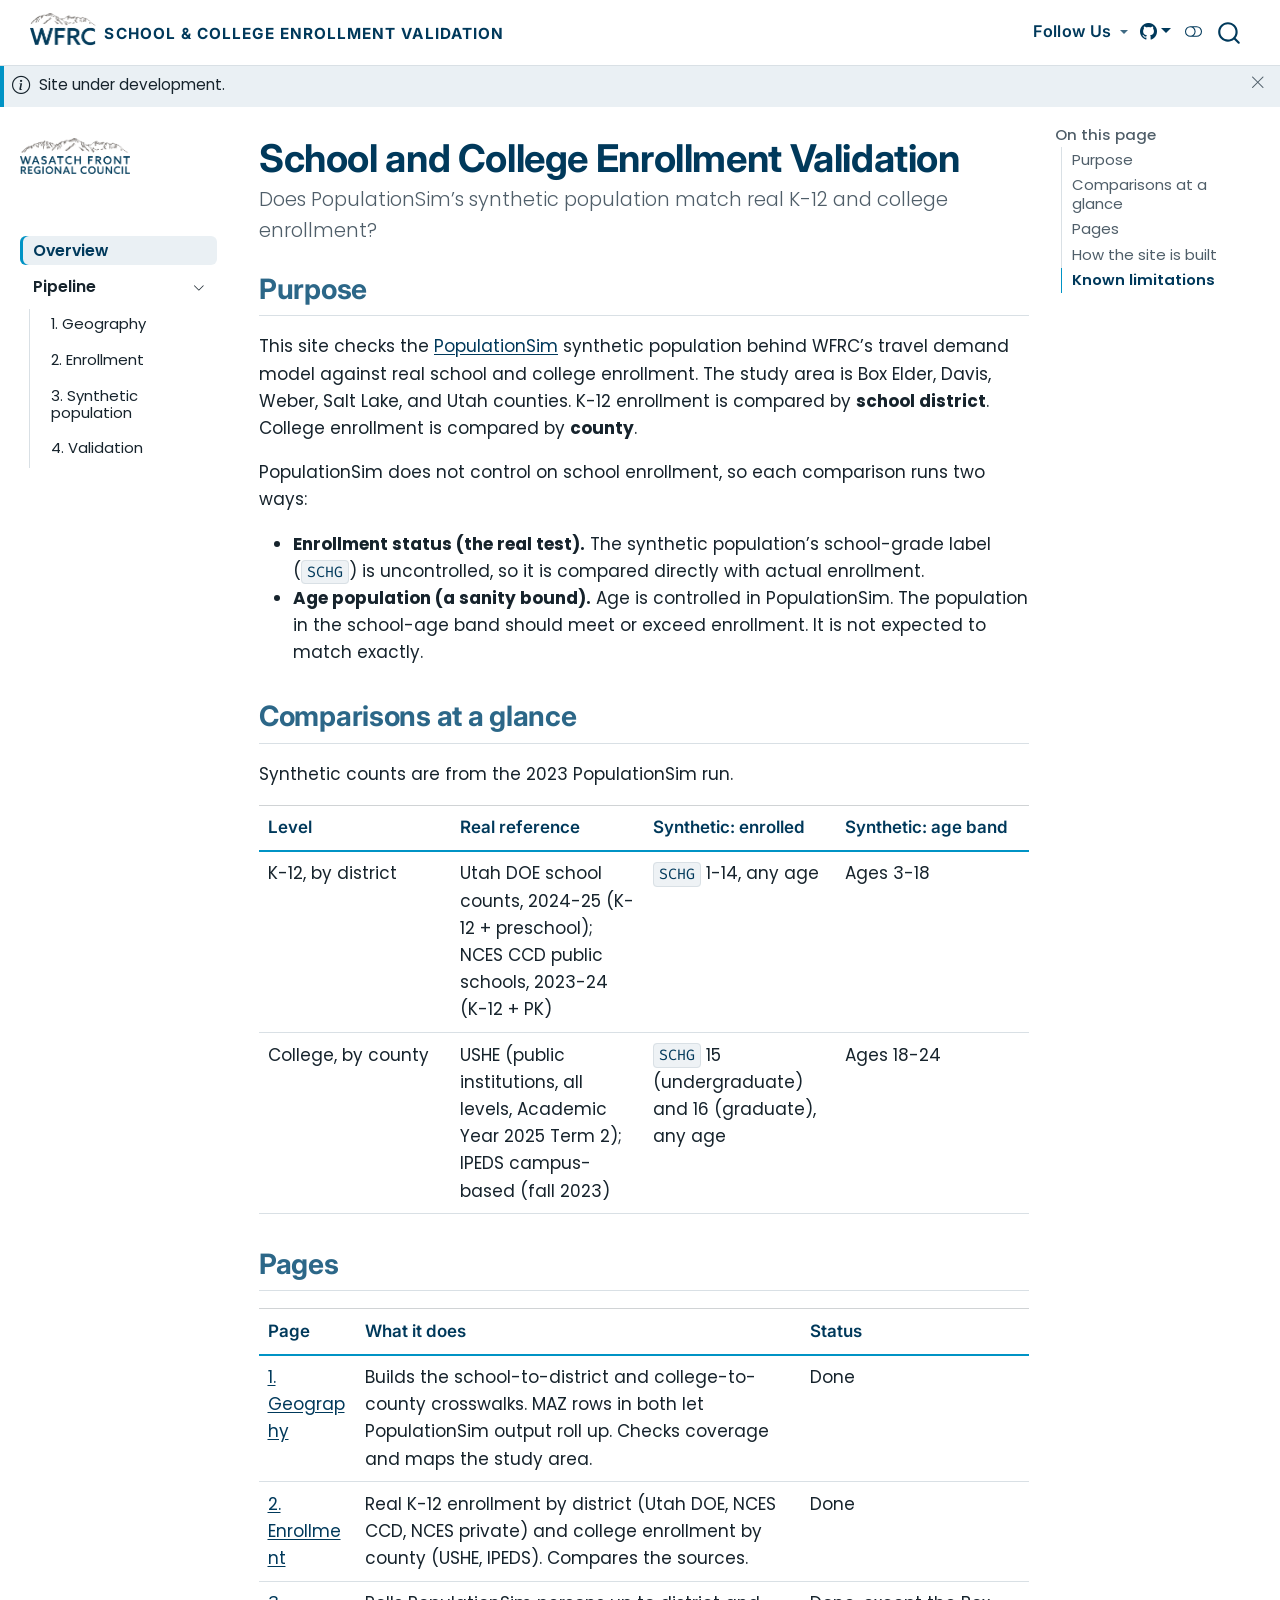
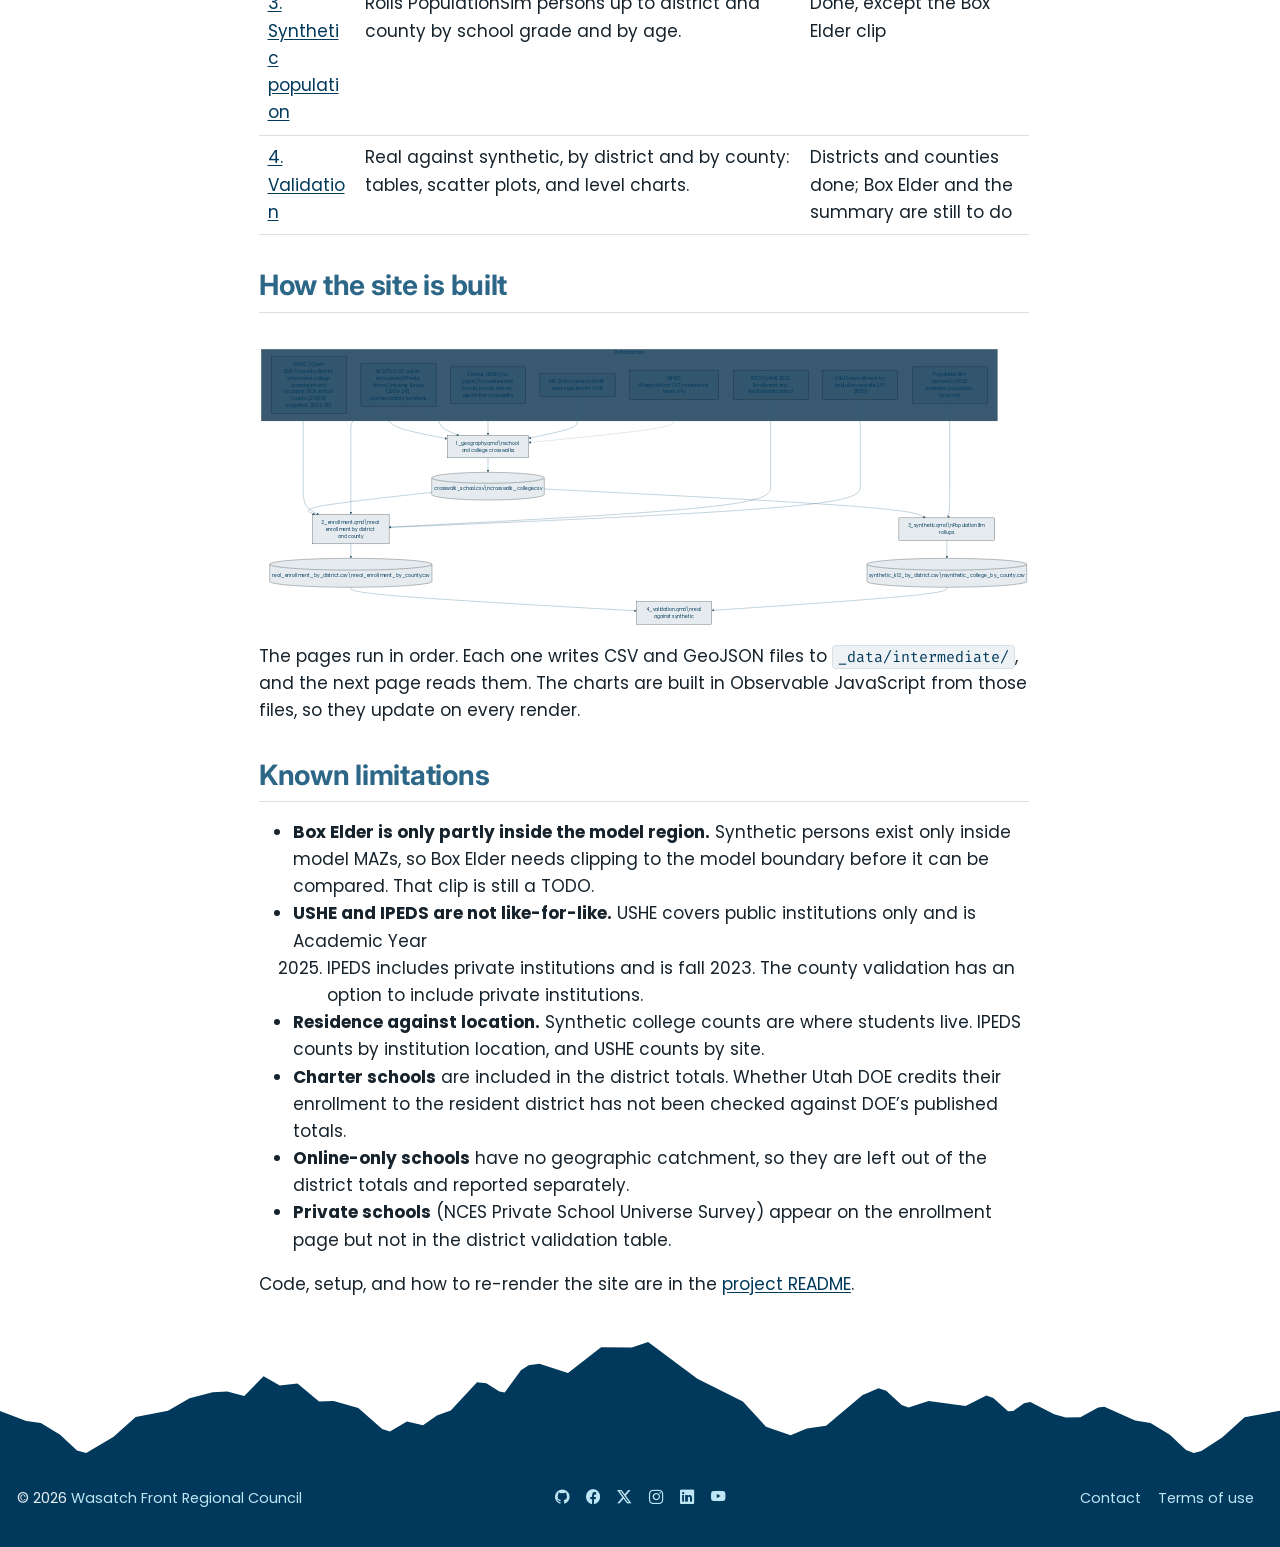
==== commit 6288b820: "rebuild output for wfrc-brand 1.0.10" ====
--- a/docs/index.html
+++ b/docs/index.html
@@ -52,9 +52,9 @@
 <script id="quarto-axe-checker-options" type="text/plain">dHJ1ZQ==</script>
 <script src="site_libs/bootstrap/bootstrap.min.js"></script>
 <link href="site_libs/bootstrap/bootstrap-icons.css" rel="stylesheet">
-<link href="site_libs/bootstrap/bootstrap-d33a26a16f254f821e10f8aca233cde0.min.css" rel="stylesheet" append-hash="true" class="quarto-color-scheme" id="quarto-bootstrap" data-mode="light">
-<link href="site_libs/bootstrap/bootstrap-dark-7623e4a83344a6f849c60ae67e6d19b9.min.css" rel="stylesheet" append-hash="true" class="quarto-color-scheme quarto-color-alternate" id="quarto-bootstrap" data-mode="dark">
-<link href="site_libs/bootstrap/bootstrap-d33a26a16f254f821e10f8aca233cde0.min.css" rel="stylesheet" append-hash="true" class="quarto-color-scheme-extra" id="quarto-bootstrap" data-mode="light">
+<link href="site_libs/bootstrap/bootstrap-57e93bb914fdb4f955c687f9b24a1aad.min.css" rel="stylesheet" append-hash="true" class="quarto-color-scheme" id="quarto-bootstrap" data-mode="light">
+<link href="site_libs/bootstrap/bootstrap-dark-35e0da2efaba7681d22e2968cab620bd.min.css" rel="stylesheet" append-hash="true" class="quarto-color-scheme quarto-color-alternate" id="quarto-bootstrap" data-mode="dark">
+<link href="site_libs/bootstrap/bootstrap-57e93bb914fdb4f955c687f9b24a1aad.min.css" rel="stylesheet" append-hash="true" class="quarto-color-scheme-extra" id="quarto-bootstrap" data-mode="light">
 <script id="quarto-search-options" type="application/json">{
   "location": "navbar",
   "copy-button": false,
@@ -619,69 +619,133 @@
 
 <a onclick="window.scrollTo(0, 0); return false;" role="button" id="quarto-back-to-top"><i class="bi bi-arrow-up"></i> Back to top</a></main> <!-- /main -->
 <script>
+
 // Accessibility fixes for things Quarto and its libraries render but cannot configure.
+
 // Included on every page through wfrc-shared.yml (format.html.include-after-body).
+
 (function () {
+
   function fix(root) {
+
     // Listing banners are decorative; Quarto drops an empty `image-alt`.
+
     root.querySelectorAll('img.thumbnail-image:not([alt])').forEach(function (img) {
+
       img.setAttribute('alt', '');
+
     });
+
     // Quarto only sets `title` on the color-scheme toggle: add an accessible name and a clearer tooltip.
+
     root.querySelectorAll('.quarto-color-scheme-toggle:not([aria-label])').forEach(function (a) {
+
       a.setAttribute('aria-label', 'Toggle light and dark mode');
+
       a.setAttribute('title', 'Toggle light / dark');
+
     });
+
     // Collapsible callouts put aria-expanded on a plain div: make it a real, keyboard-operable button.
+
     root.querySelectorAll('.callout-header[aria-expanded]:not([role])').forEach(function (h) {
+
       h.setAttribute('role', 'button');
+
       h.setAttribute('tabindex', '0');
+
       h.addEventListener('keydown', function (e) {
+
         if (e.key === 'Enter' || e.key === ' ') { e.preventDefault(); h.click(); }
+
       });
+
     });
+
     // The announcement's dismiss control is a bare <i> with a click handler: give it a role, a name
+
     // and keyboard operation (Enter and Space).
+
     root.querySelectorAll('#quarto-announcement .quarto-announcement-action:not([role])').forEach(function (i) {
+
       i.setAttribute('role', 'button');
+
       i.setAttribute('tabindex', '0');
+
       i.setAttribute('aria-label', 'Dismiss announcement');
+
       i.addEventListener('keydown', function (e) {
+
         if (e.key === 'Enter' || e.key === ' ') { e.preventDefault(); i.click(); }
+
       });
+
     });
+
     // Quarto's "Back to top" is an <a role="button"> without an href, so the keyboard cannot reach it.
+
     root.querySelectorAll('#quarto-back-to-top:not([tabindex])').forEach(function (a) {
+
       a.setAttribute('tabindex', '0');
+
       a.addEventListener('keydown', function (e) {
+
         if (e.key === 'Enter' || e.key === ' ') { e.preventDefault(); window.scrollTo(0, 0); }
+
       });
+
     });
+
     // Observable Plot labels bare <g> marks; aria-label is not allowed on a role-less element.
+
     root.querySelectorAll('[class^="plot-"] g[aria-label]:not([role])').forEach(function (g) {
+
       g.removeAttribute('aria-label');
+
     });
+
     // Scrollable regions must be reachable by keyboard.
+
     root.querySelectorAll('pre, div.sourceCode, .card, .card-body, .table-striped, table, .cell-output-display').forEach(function (el) {
+
       if (el.hasAttribute('tabindex') || el.matches('a, button, input, select, textarea')) return;
+
       var o = getComputedStyle(el);
+
       var scrolls = /(auto|scroll)/.test(o.overflowX + o.overflowY) &&
+
         (el.scrollWidth > el.clientWidth + 1 || el.scrollHeight > el.clientHeight + 1);
+
       if (scrolls) el.setAttribute('tabindex', '0');
+
     });
+
   }
+
   var queued = false;
+
   function schedule() {
+
     if (queued) return;
+
     queued = true;
+
     requestAnimationFrame(function () { queued = false; fix(document); });
+
   }
+
   fix(document);
+
   new MutationObserver(schedule).observe(document.body, { childList: true, subtree: true });
+
   window.addEventListener('resize', schedule);
+
   window.addEventListener('load', function () { setTimeout(schedule, 800); setTimeout(schedule, 2500); });
+
 })();
+
 </script>
+
 <script id="quarto-html-after-body" type="application/javascript">
   window.document.addEventListener("DOMContentLoaded", function (event) {
     // Ensure there is a toggle, if there isn't float one in the top right
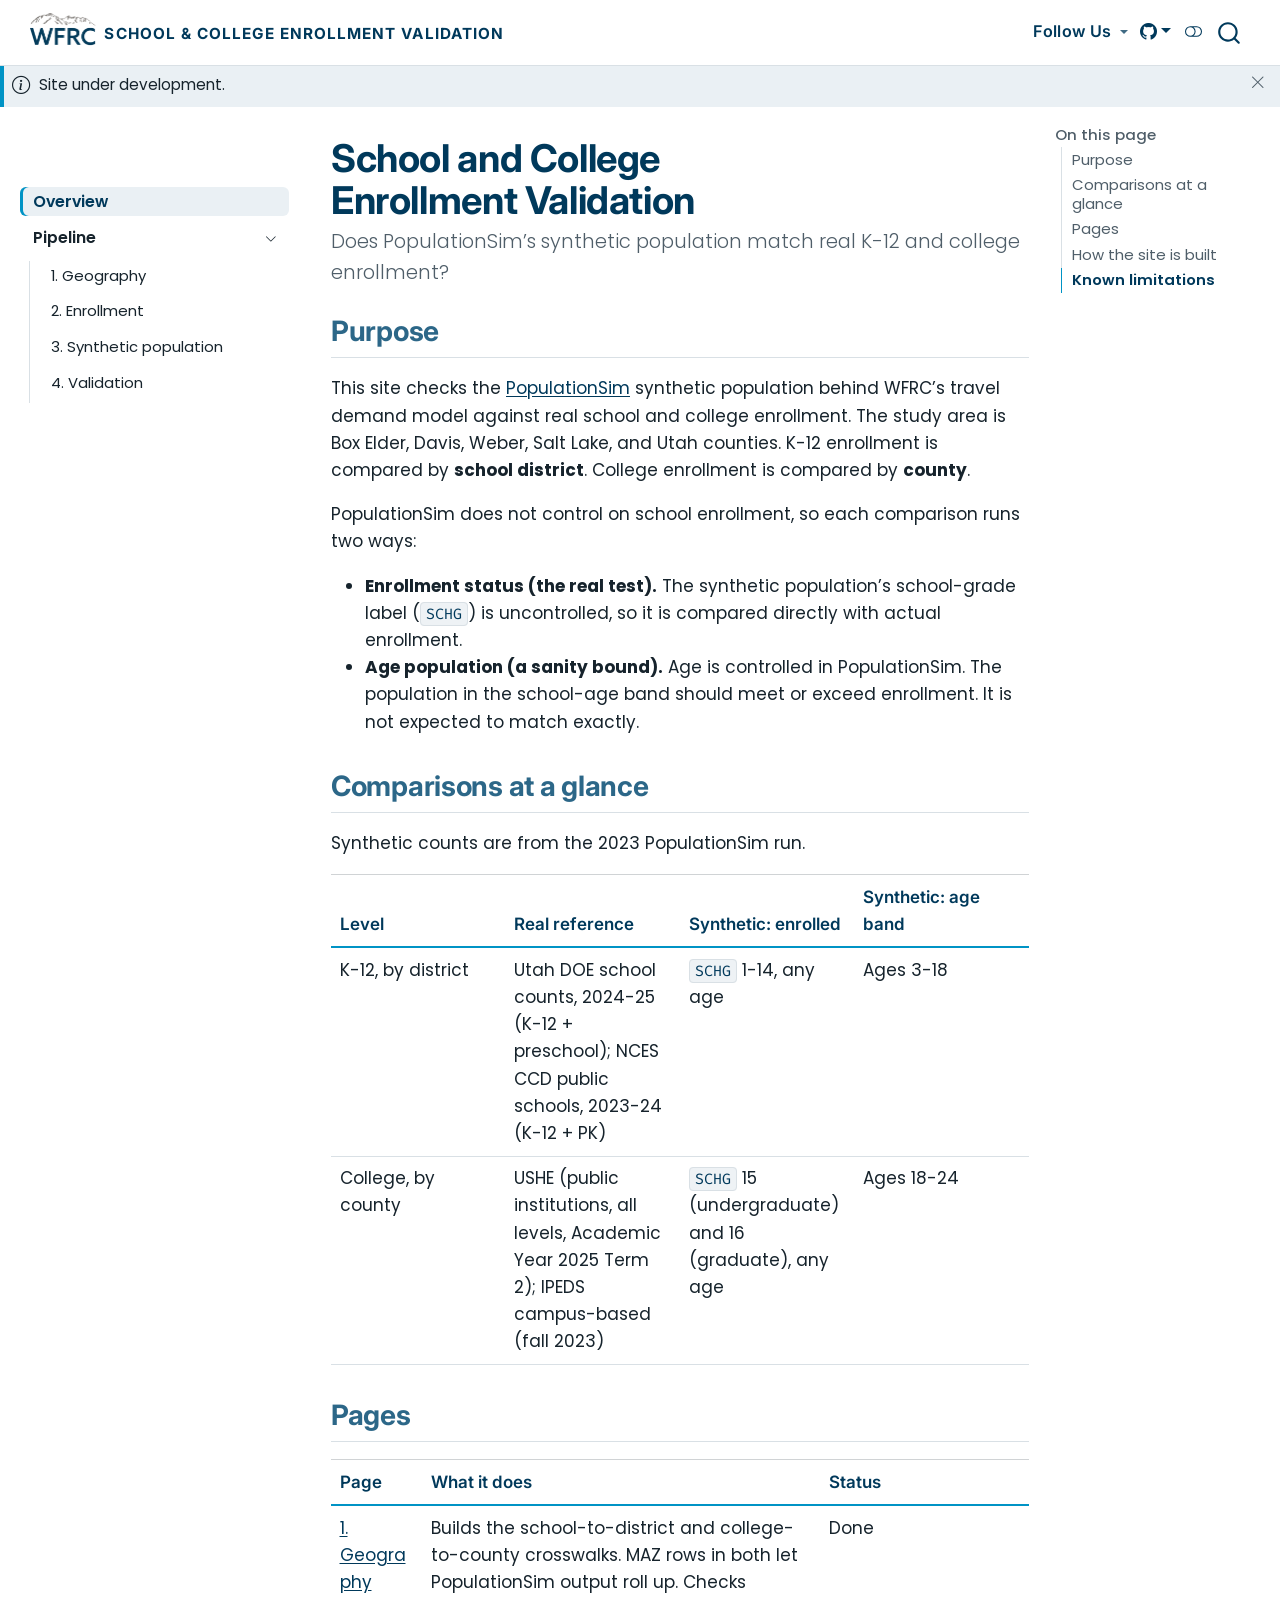
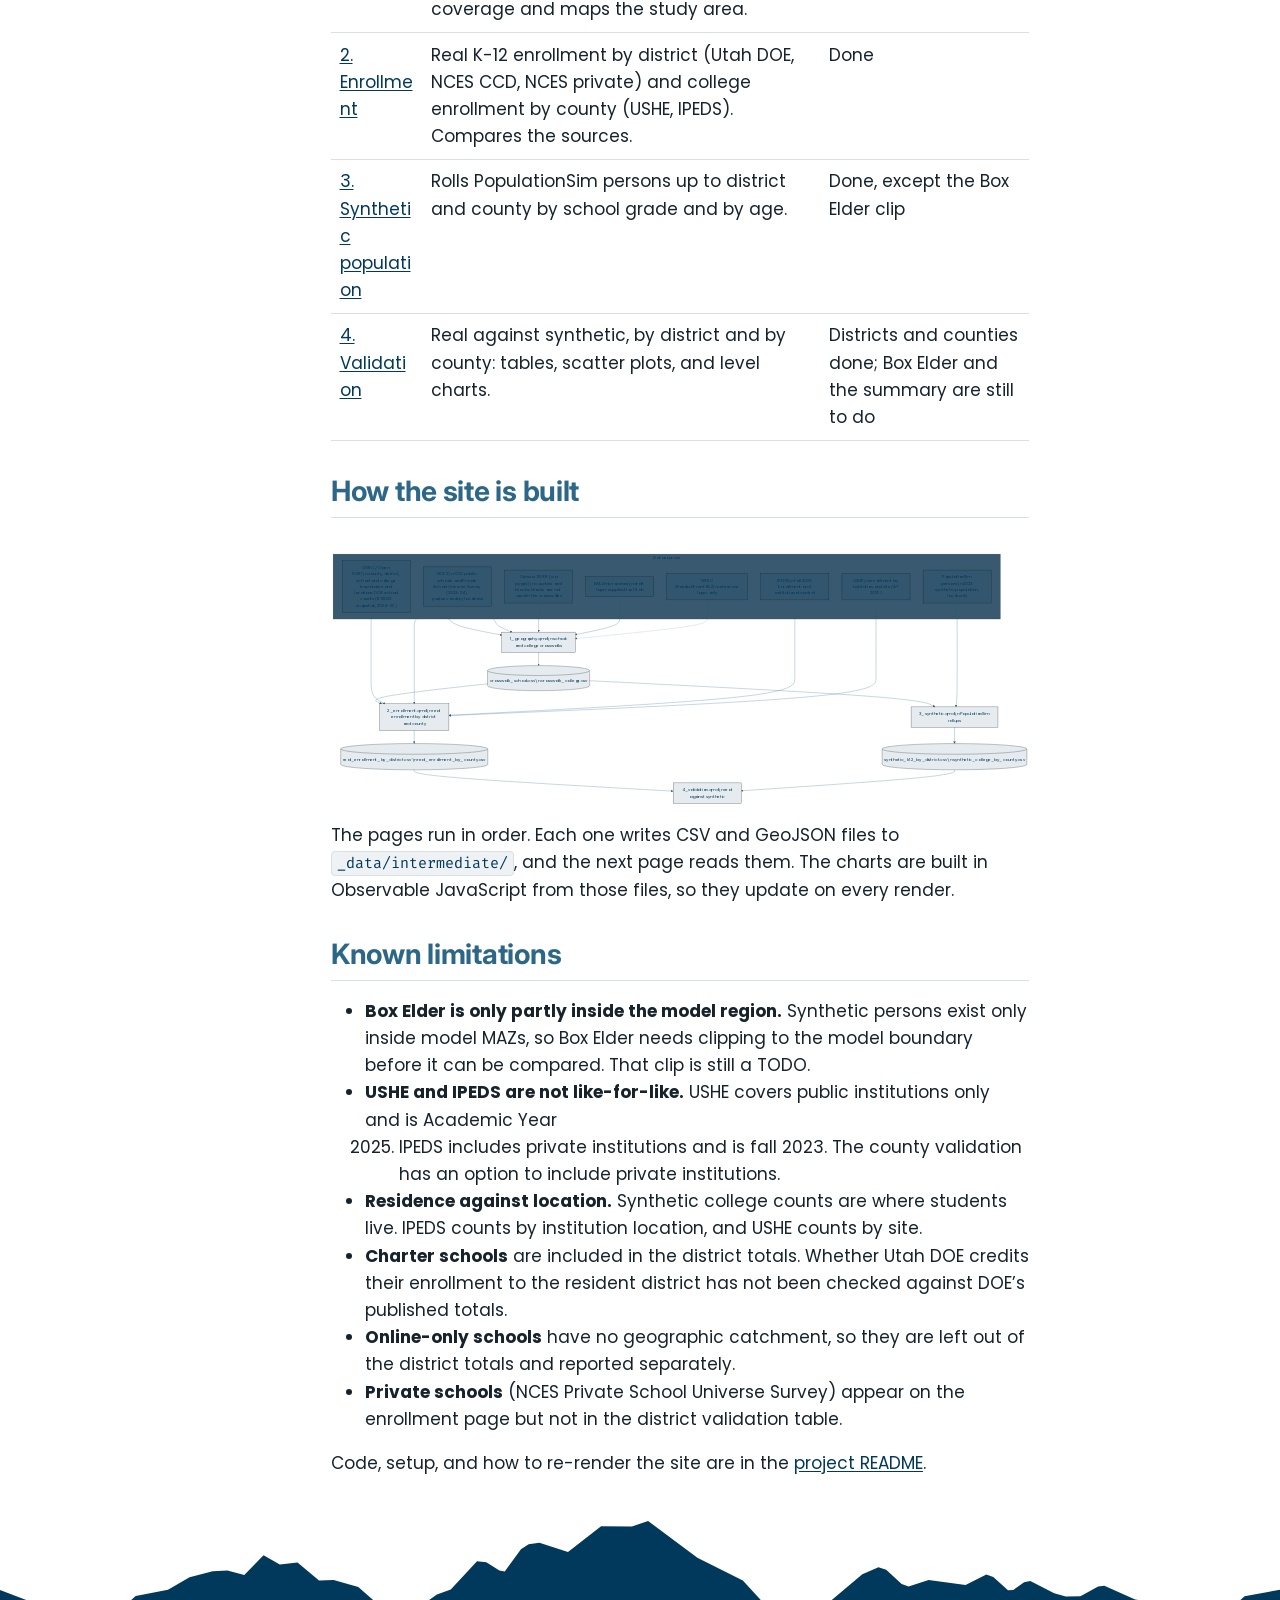
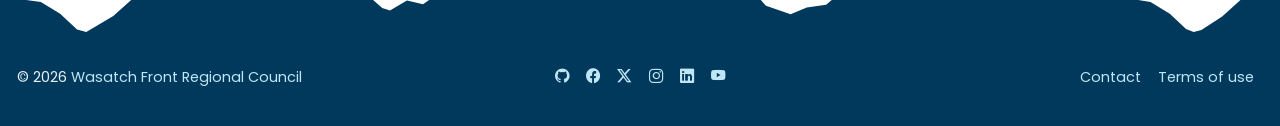
==== commit 040dd95f: "rebuild output for wfrc-brand 1.0.12" ====
--- a/docs/index.html
+++ b/docs/index.html
@@ -52,9 +52,9 @@
 <script id="quarto-axe-checker-options" type="text/plain">dHJ1ZQ==</script>
 <script src="site_libs/bootstrap/bootstrap.min.js"></script>
 <link href="site_libs/bootstrap/bootstrap-icons.css" rel="stylesheet">
-<link href="site_libs/bootstrap/bootstrap-57e93bb914fdb4f955c687f9b24a1aad.min.css" rel="stylesheet" append-hash="true" class="quarto-color-scheme" id="quarto-bootstrap" data-mode="light">
-<link href="site_libs/bootstrap/bootstrap-dark-35e0da2efaba7681d22e2968cab620bd.min.css" rel="stylesheet" append-hash="true" class="quarto-color-scheme quarto-color-alternate" id="quarto-bootstrap" data-mode="dark">
-<link href="site_libs/bootstrap/bootstrap-57e93bb914fdb4f955c687f9b24a1aad.min.css" rel="stylesheet" append-hash="true" class="quarto-color-scheme-extra" id="quarto-bootstrap" data-mode="light">
+<link href="site_libs/bootstrap/bootstrap-1a961dc1143a0c01d0fdc36cc2239492.min.css" rel="stylesheet" append-hash="true" class="quarto-color-scheme" id="quarto-bootstrap" data-mode="light">
+<link href="site_libs/bootstrap/bootstrap-dark-6ae2621facc82204d567e3cd11e3c288.min.css" rel="stylesheet" append-hash="true" class="quarto-color-scheme quarto-color-alternate" id="quarto-bootstrap" data-mode="dark">
+<link href="site_libs/bootstrap/bootstrap-1a961dc1143a0c01d0fdc36cc2239492.min.css" rel="stylesheet" append-hash="true" class="quarto-color-scheme-extra" id="quarto-bootstrap" data-mode="light">
 <script id="quarto-search-options" type="application/json">{
   "location": "navbar",
   "copy-button": false,
